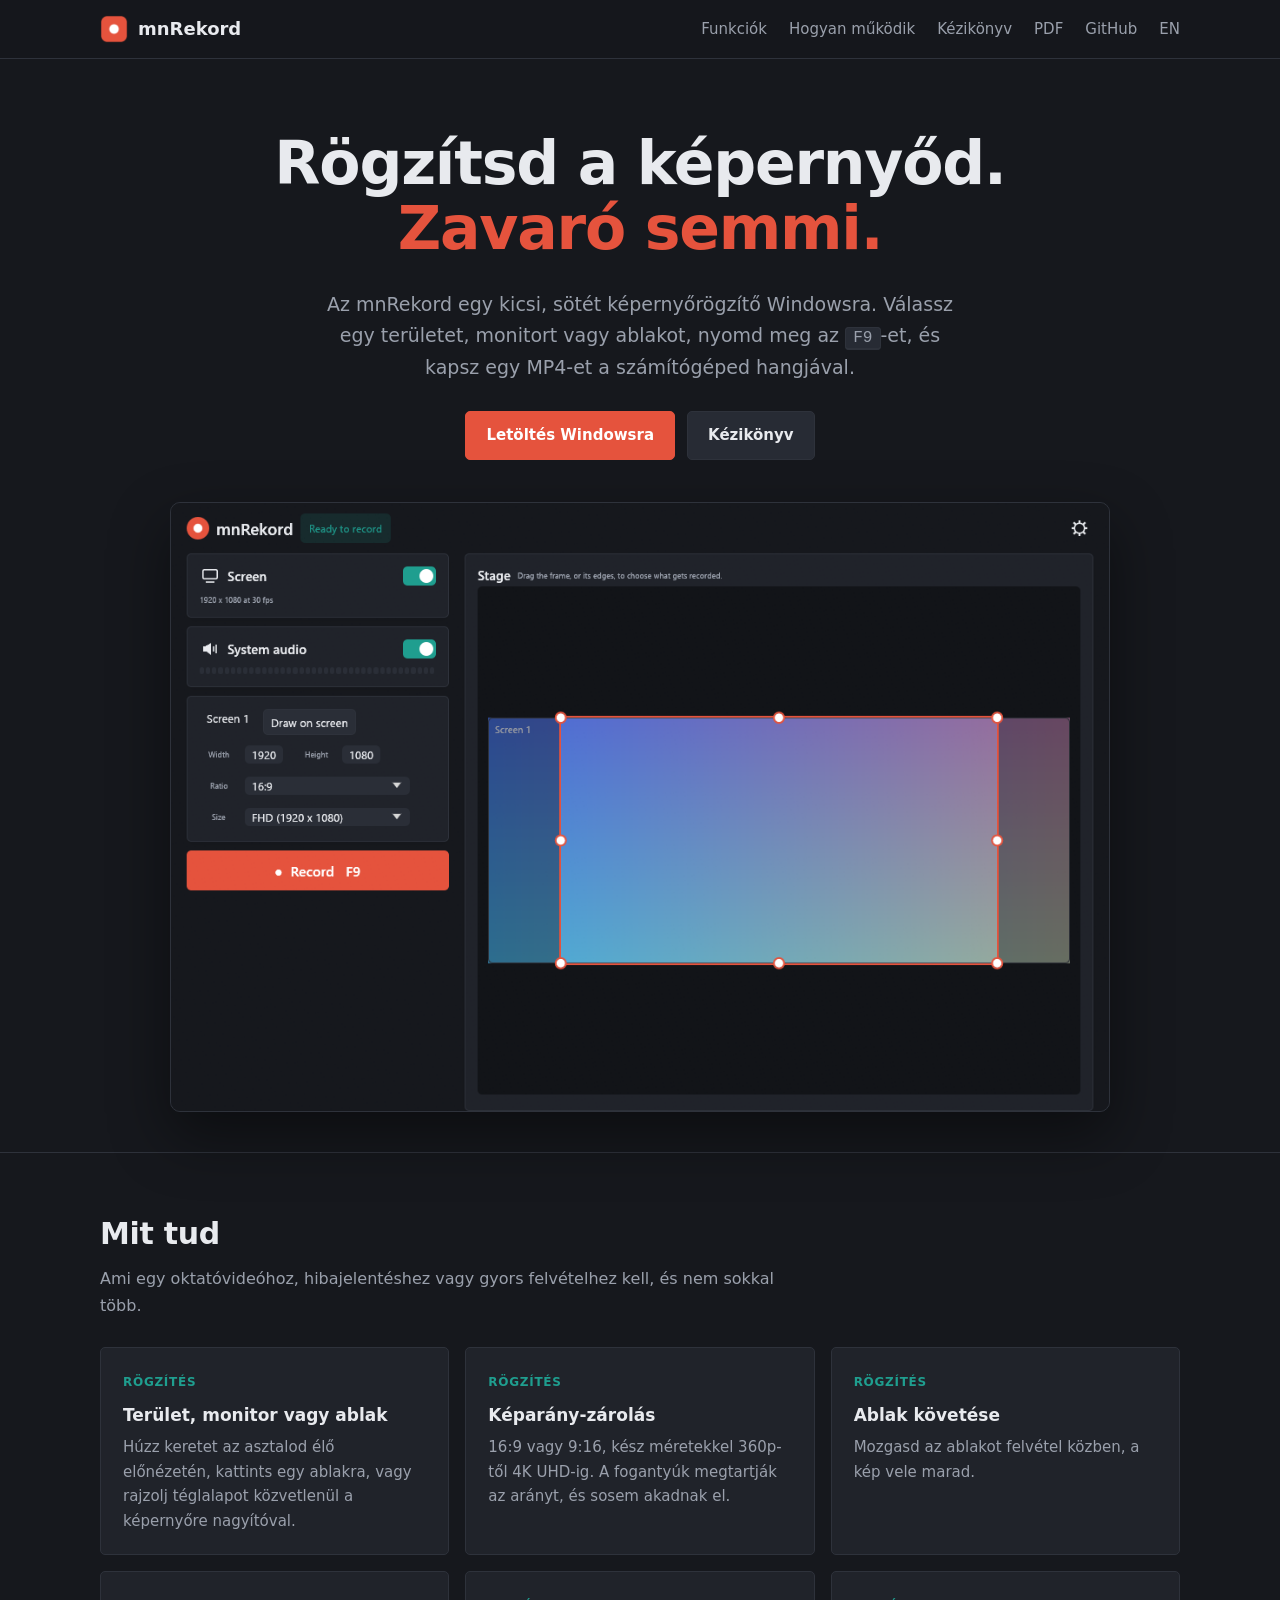
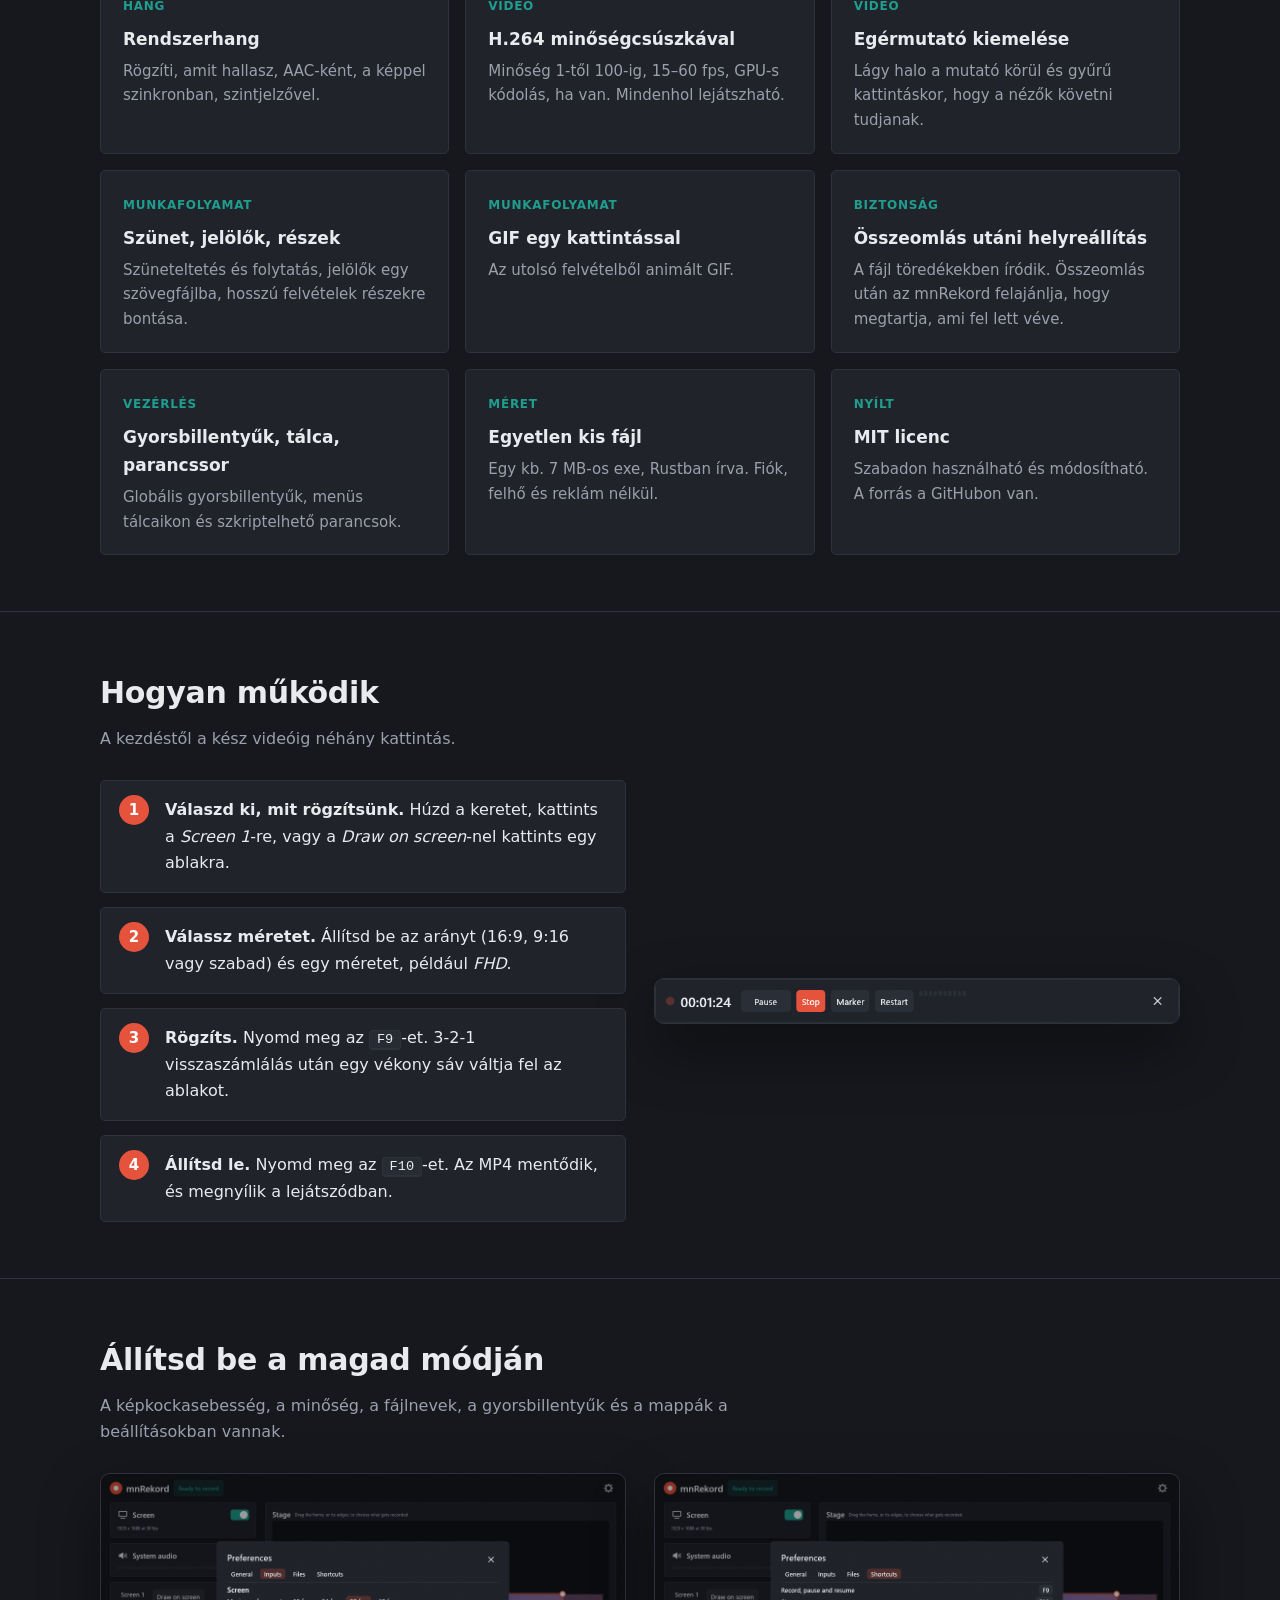
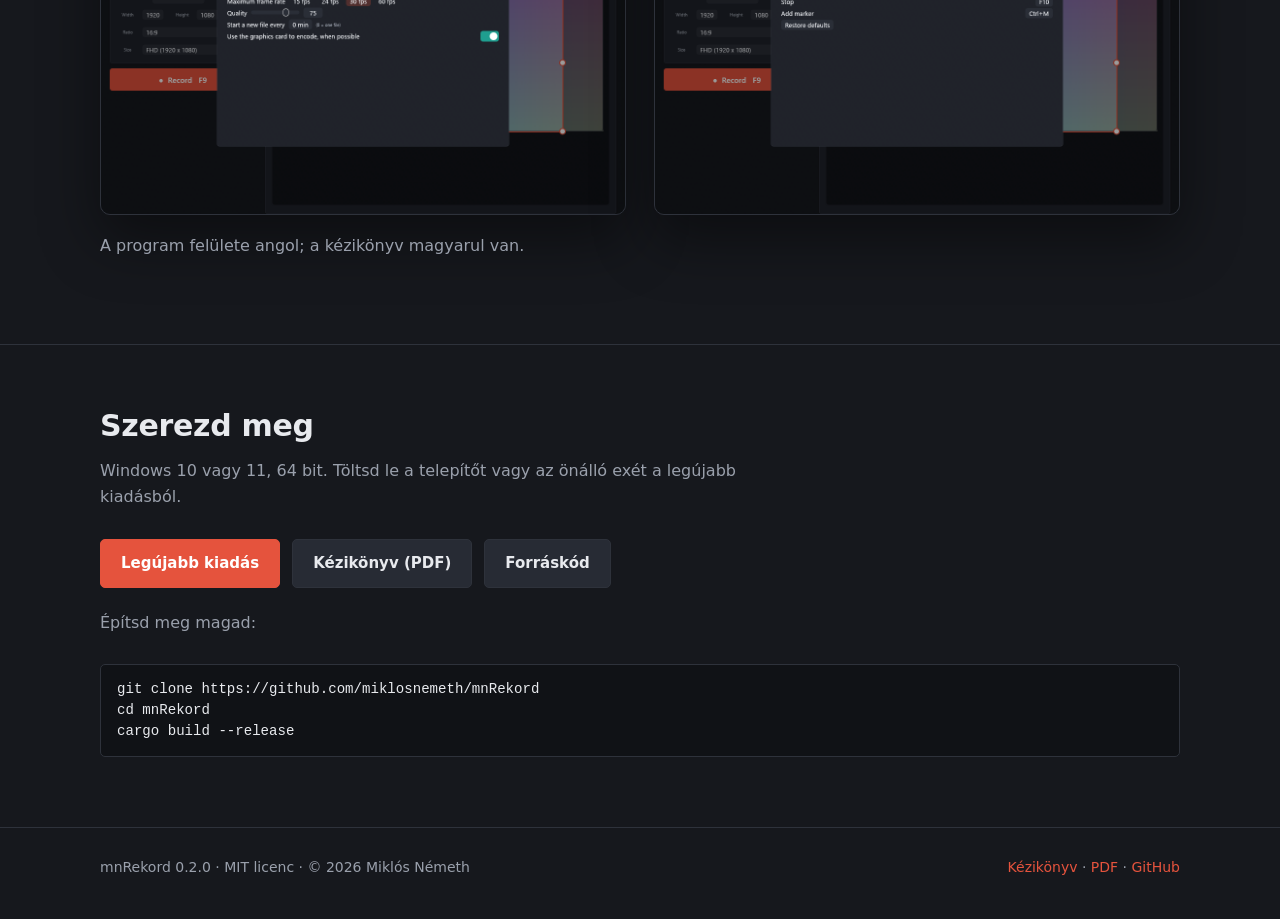
==== docs/hu/index.html @ 310aab6f "Hungarian documentation: website pages and PDF manual, language switch Co-Authored-By: Claude Sonnet" ====
<!doctype html>
<html lang="hu">
<head>
<meta charset="utf-8">
<meta name="viewport" content="width=device-width, initial-scale=1">
<title>mnRekord – egyszerű képernyőrögzítő Windowsra</title>
<meta name="description" content="Az mnRekord egy területet, monitort vagy ablakot rögzít rendszerhanggal, és MP4-et ment. Képarány-zárolás, ablakkövetés, GIF-export. Ingyenes, MIT licenc.">
<link rel="icon" href="../img/icon.png">
<link rel="stylesheet" href="../style.css">
</head>
<body>

<header class="top">
  <div class="wrap">
    <a class="brand" href="index.html"><img src="../img/icon.png" alt="">mnRekord</a>
    <nav>
      <a href="#features">Funkciók</a>
      <a href="#how">Hogyan működik</a>
      <a href="manual.html">Kézikönyv</a>
      <a href="../mnRekord-kezikonyv.pdf">PDF</a>
      <a href="https://github.com/miklosnemeth/mnRekord">GitHub</a>
      <a href="../index.html" title="English">EN</a>
    </nav>
  </div>
</header>

<main>

<section class="hero wrap">
  <h1>Rögzítsd a képernyőd.<br><span>Zavaró semmi.</span></h1>
  <p class="lead">Az mnRekord egy kicsi, sötét képernyőrögzítő Windowsra. Válassz egy területet, monitort vagy ablakot, nyomd meg az <kbd>F9</kbd>-et, és kapsz egy MP4-et a számítógéped hangjával.</p>
  <div class="cta">
    <a class="btn primary" href="https://github.com/miklosnemeth/mnRekord/releases/latest">Letöltés Windowsra</a>
    <a class="btn" href="manual.html">Kézikönyv</a>
  </div>
  <div class="shot"><img src="../img/main.png" alt="Az mnRekord ablaka: forrásokkal balra, a színpaddal és a felvételi kerettel jobbra"></div>
</section>

<section class="block" id="features">
  <div class="wrap">
    <h2>Mit tud</h2>
    <p class="sub">Ami egy oktatóvideóhoz, hibajelentéshez vagy gyors felvételhez kell, és nem sokkal több.</p>
    <div class="grid">
      <div class="card"><span class="tag">Rögzítés</span><h3>Terület, monitor vagy ablak</h3><p>Húzz keretet az asztalod élő előnézetén, kattints egy ablakra, vagy rajzolj téglalapot közvetlenül a képernyőre nagyítóval.</p></div>
      <div class="card"><span class="tag">Rögzítés</span><h3>Képarány-zárolás</h3><p>16:9 vagy 9:16, kész méretekkel 360p-től 4K UHD-ig. A fogantyúk megtartják az arányt, és sosem akadnak el.</p></div>
      <div class="card"><span class="tag">Rögzítés</span><h3>Ablak követése</h3><p>Mozgasd az ablakot felvétel közben, a kép vele marad.</p></div>
      <div class="card"><span class="tag">Hang</span><h3>Rendszerhang</h3><p>Rögzíti, amit hallasz, AAC-ként, a képpel szinkronban, szintjelzővel.</p></div>
      <div class="card"><span class="tag">Videó</span><h3>H.264 minőségcsúszkával</h3><p>Minőség 1-től 100-ig, 15–60 fps, GPU-s kódolás, ha van. Mindenhol lejátszható.</p></div>
      <div class="card"><span class="tag">Videó</span><h3>Egérmutató kiemelése</h3><p>Lágy halo a mutató körül és gyűrű kattintáskor, hogy a nézők követni tudjanak.</p></div>
      <div class="card"><span class="tag">Munkafolyamat</span><h3>Szünet, jelölők, részek</h3><p>Szüneteltetés és folytatás, jelölők egy szövegfájlba, hosszú felvételek részekre bontása.</p></div>
      <div class="card"><span class="tag">Munkafolyamat</span><h3>GIF egy kattintással</h3><p>Az utolsó felvételből animált GIF.</p></div>
      <div class="card"><span class="tag">Biztonság</span><h3>Összeomlás utáni helyreállítás</h3><p>A fájl töredékekben íródik. Összeomlás után az mnRekord felajánlja, hogy megtartja, ami fel lett véve.</p></div>
      <div class="card"><span class="tag">Vezérlés</span><h3>Gyorsbillentyűk, tálca, parancssor</h3><p>Globális gyorsbillentyűk, menüs tálcaikon és szkriptelhető parancsok.</p></div>
      <div class="card"><span class="tag">Méret</span><h3>Egyetlen kis fájl</h3><p>Egy kb. 7 MB-os exe, Rustban írva. Fiók, felhő és reklám nélkül.</p></div>
      <div class="card"><span class="tag">Nyílt</span><h3>MIT licenc</h3><p>Szabadon használható és módosítható. A forrás a GitHubon van.</p></div>
    </div>
  </div>
</section>

<section class="block" id="how">
  <div class="wrap">
    <h2>Hogyan működik</h2>
    <p class="sub">A kezdéstől a kész videóig néhány kattintás.</p>
    <div class="two">
      <ol class="steps">
        <li><b>Válaszd ki, mit rögzítsünk.</b> Húzd a keretet, kattints a <i>Screen 1</i>-re, vagy a <i>Draw on screen</i>-nel kattints egy ablakra.</li>
        <li><b>Válassz méretet.</b> Állítsd be az arányt (16:9, 9:16 vagy szabad) és egy méretet, például <i>FHD</i>.</li>
        <li><b>Rögzíts.</b> Nyomd meg az <kbd>F9</kbd>-et. 3-2-1 visszaszámlálás után egy vékony sáv váltja fel az ablakot.</li>
        <li><b>Állítsd le.</b> Nyomd meg az <kbd>F10</kbd>-et. Az MP4 mentődik, és megnyílik a lejátszódban.</li>
      </ol>
      <div class="shot"><img src="../img/bar.png" alt="A felvételi sáv időmérővel, Pause, Stop, Marker és Restart gombbal"></div>
    </div>
  </div>
</section>

<section class="block">
  <div class="wrap">
    <h2>Állítsd be a magad módján</h2>
    <p class="sub">A képkockasebesség, a minőség, a fájlnevek, a gyorsbillentyűk és a mappák a beállításokban vannak.</p>
    <div class="two">
      <div class="shot"><img src="../img/prefs1.png" alt="Beállítások: képkockasebesség, minőség, részekre bontás, GPU-s kódolás"></div>
      <div class="shot"><img src="../img/prefs3.png" alt="Beállítások: gyorsbillentyűk"></div>
    </div>
    <p class="sub" style="margin-top:18px">A program felülete angol; a kézikönyv magyarul van.</p>
  </div>
</section>

<section class="block" id="download">
  <div class="wrap">
    <h2>Szerezd meg</h2>
    <p class="sub">Windows 10 vagy 11, 64 bit. Töltsd le a telepítőt vagy az önálló exét a legújabb kiadásból.</p>
    <div class="cta" style="display:flex;gap:12px;flex-wrap:wrap">
      <a class="btn primary" href="https://github.com/miklosnemeth/mnRekord/releases/latest">Legújabb kiadás</a>
      <a class="btn" href="../mnRekord-kezikonyv.pdf">Kézikönyv (PDF)</a>
      <a class="btn" href="https://github.com/miklosnemeth/mnRekord">Forráskód</a>
    </div>
    <p class="sub" style="margin-top:22px">Építsd meg magad:</p>
    <pre><code>git clone https://github.com/miklosnemeth/mnRekord
cd mnRekord
cargo build --release</code></pre>
  </div>
</section>

</main>

<footer>
  <div class="wrap">
    <span>mnRekord 0.2.0 · MIT licenc · © 2026 Miklós Németh</span>
    <span><a href="manual.html">Kézikönyv</a> · <a href="../mnRekord-kezikonyv.pdf">PDF</a> · <a href="https://github.com/miklosnemeth/mnRekord">GitHub</a></span>
  </div>
</footer>

</body>
</html>
---- docs/style.css ----
/* mnRekord site and manual. Dark on screen, light on paper. */
:root {
  --bg: #16181d;
  --card: #20232a;
  --card-2: #272b34;
  --line: #2e323b;
  --ink: #e8eaee;
  --muted: #9aa0ac;
  --coral: #e5533d;
  --teal: #1f9e8f;
  --amber: #e9a23b;
  --code-bg: #101216;
  --radius: 5px;
  --font: "Segoe UI", system-ui, -apple-system, "Helvetica Neue", Arial, sans-serif;
  --mono: "Cascadia Mono", Consolas, "SF Mono", Menlo, monospace;
}

* { box-sizing: border-box; }
html { scroll-behavior: smooth; }
body {
  margin: 0;
  background: var(--bg);
  color: var(--ink);
  font: 16px/1.65 var(--font);
  -webkit-font-smoothing: antialiased;
}
a { color: var(--coral); text-decoration: none; }
a:hover { text-decoration: underline; }
img { max-width: 100%; height: auto; display: block; }
code, kbd, pre { font-family: var(--mono); }
code {
  background: var(--code-bg);
  border: 1px solid var(--line);
  border-radius: 4px;
  padding: 1px 6px;
  font-size: 0.88em;
}
kbd {
  background: var(--card-2);
  border: 1px solid var(--line);
  border-bottom-width: 2px;
  border-radius: 4px;
  padding: 1px 7px;
  font-size: 0.85em;
  white-space: nowrap;
}
pre {
  background: var(--code-bg);
  border: 1px solid var(--line);
  border-radius: var(--radius);
  padding: 14px 16px;
  overflow-x: auto;
  font-size: 0.88em;
  line-height: 1.5;
}
pre code { background: none; border: 0; padding: 0; font-size: 1em; }

.wrap { width: min(1080px, calc(100% - 32px)); margin: 0 auto; }

/* ---- top bar ---- */
.top {
  position: sticky; top: 0; z-index: 10;
  background: rgba(22, 24, 29, 0.92);
  backdrop-filter: blur(8px);
  border-bottom: 1px solid var(--line);
}
.top .wrap { display: flex; align-items: center; gap: 24px; height: 58px; }
.brand { display: flex; align-items: center; gap: 10px; font-weight: 600; color: var(--ink); font-size: 18px; }
.brand img { width: 28px; height: 28px; }
.brand:hover { text-decoration: none; }
.top nav { margin-left: auto; display: flex; gap: 22px; font-size: 15px; }
.top nav a { color: var(--muted); }
.top nav a:hover, .top nav a.on { color: var(--ink); text-decoration: none; }

/* ---- buttons ---- */
.btn {
  display: inline-flex; align-items: center; gap: 8px;
  padding: 11px 20px; border-radius: var(--radius);
  background: var(--card-2); color: var(--ink);
  border: 1px solid var(--line);
  font-weight: 600; font-size: 15px;
}
.btn:hover { text-decoration: none; background: #30343f; }
.btn.primary { background: var(--coral); border-color: var(--coral); color: #fff; }
.btn.primary:hover { background: #ee604a; }

/* ---- landing ---- */
.hero { padding: 72px 0 40px; display: grid; grid-template-columns: 1fr; gap: 28px; text-align: center; }
.hero h1 { font-size: clamp(36px, 6vw, 60px); line-height: 1.08; margin: 0; letter-spacing: -0.02em; }
.hero h1 span { color: var(--coral); }
.hero p.lead { max-width: 640px; margin: 0 auto; font-size: 19px; color: var(--muted); }
.hero .cta { display: flex; gap: 12px; justify-content: center; flex-wrap: wrap; }
.shot {
  border: 1px solid var(--line); border-radius: 10px; overflow: hidden;
  box-shadow: 0 24px 60px rgba(0, 0, 0, 0.45);
  background: var(--card);
}
.hero .shot { max-width: 940px; margin: 14px auto 0; }

section.block { padding: 56px 0; border-top: 1px solid var(--line); }
section.block h2 { font-size: 30px; margin: 0 0 8px; letter-spacing: -0.01em; }
section.block > .wrap > p.sub { color: var(--muted); margin: 0 0 28px; max-width: 680px; }

.grid { display: grid; grid-template-columns: repeat(auto-fit, minmax(290px, 1fr)); gap: 16px; }
.card { background: var(--card); border: 1px solid var(--line); border-radius: var(--radius); padding: 20px 22px; }
.card h3 { margin: 0 0 6px; font-size: 17px; }
.card p { margin: 0; color: var(--muted); font-size: 15px; }
.card .tag { display: inline-block; font-size: 12px; text-transform: uppercase; letter-spacing: .06em; color: var(--teal); margin-bottom: 8px; font-weight: 600; }

.two { display: grid; grid-template-columns: 1fr 1fr; gap: 28px; align-items: center; }
.two.flip > :first-child { order: 2; }
@media (max-width: 800px) { .two { grid-template-columns: 1fr; } .two.flip > :first-child { order: 0; } }

.steps { counter-reset: s; list-style: none; padding: 0; margin: 0; display: grid; gap: 14px; }
.steps li { counter-increment: s; background: var(--card); border: 1px solid var(--line); border-radius: var(--radius); padding: 16px 20px 16px 64px; position: relative; }
.steps li::before {
  content: counter(s); position: absolute; left: 18px; top: 14px;
  width: 30px; height: 30px; border-radius: 50%;
  background: var(--coral); color: #fff; font-weight: 700;
  display: grid; place-items: center; font-size: 15px;
}
.steps b { color: var(--ink); }

footer { border-top: 1px solid var(--line); padding: 28px 0 40px; color: var(--muted); font-size: 14px; }
footer .wrap { display: flex; gap: 18px; flex-wrap: wrap; justify-content: space-between; }

/* ---- manual ---- */
.doc { display: grid; grid-template-columns: 250px minmax(0, 1fr); gap: 48px; padding: 40px 0 80px; }
@media (max-width: 900px) { .doc { grid-template-columns: minmax(0, 1fr); gap: 20px; } }
.manual { min-width: 0; }
.toc { position: sticky; top: 82px; align-self: start; font-size: 14px; max-height: calc(100vh - 100px); overflow: auto; }
.toc ol { list-style: none; padding: 0; margin: 0; counter-reset: t; }
.toc li { counter-increment: t; }
.toc a { display: block; padding: 5px 10px; color: var(--muted); border-left: 2px solid var(--line); }
.toc a::before { content: counter(t) ". "; color: var(--muted); opacity: .7; }
.toc a:hover { color: var(--ink); text-decoration: none; border-left-color: var(--coral); }
@media (max-width: 900px) { .toc { position: static; max-height: none; } }

.manual h1 { font-size: 38px; margin: 0 0 6px; letter-spacing: -0.02em; }
.manual .byline { color: var(--muted); margin: 0 0 30px; }
.manual h2 { font-size: 26px; margin: 52px 0 12px; padding-top: 10px; border-top: 1px solid var(--line); counter-increment: h2; }
.manual { counter-reset: h2; }
.manual h2::before { content: counter(h2) ". "; color: var(--coral); }
.manual h3 { font-size: 18px; margin: 28px 0 6px; }
.manual p, .manual li { max-width: 74ch; }
.manual ul, .manual ol { padding-left: 22px; }
.manual li { margin: 4px 0; }
.manual figure { margin: 20px 0; }
.manual figure .shot { box-shadow: none; }
.manual figcaption { font-size: 14px; color: var(--muted); margin-top: 8px; }
table { border-collapse: collapse; width: 100%; margin: 14px 0 22px; font-size: 15px; }
th, td { text-align: left; padding: 9px 12px; border-bottom: 1px solid var(--line); vertical-align: top; }
th { color: var(--muted); font-weight: 600; font-size: 13px; text-transform: uppercase; letter-spacing: .05em; background: var(--card); }
.note, .warn {
  border: 1px solid var(--line); border-left: 4px solid var(--teal);
  background: var(--card); border-radius: var(--radius);
  padding: 12px 16px; margin: 18px 0; max-width: 74ch;
}
.warn { border-left-color: var(--amber); }
.note b:first-child, .warn b:first-child { display: block; margin-bottom: 2px; }
.cover { display: none; }

/* ---- paper ---- */
@page { size: A4; margin: 20mm 18mm 22mm; @bottom-center { content: counter(page); font: 9pt var(--font); color: #777; } }
@page :first { margin: 0; @bottom-center { content: none; } }
@media print {
  :root { --bg: #fff; --card: #f4f5f7; --card-2: #eceef2; --line: #d8dbe1; --ink: #1c1f26; --muted: #5a606c; --code-bg: #f4f5f7; --coral: #c93d28; --teal: #14776c; --amber: #b5780f; }
  body { font-size: 10.5pt; line-height: 1.55; background: #fff; color: var(--ink); }
  .top, footer, .toc, .no-print { display: none !important; }
  .wrap { width: auto; }
  .doc { display: block; padding: 0; }
  .manual h1 { font-size: 24pt; }
  .manual h2 { font-size: 16pt; break-before: auto; break-after: avoid; margin-top: 26pt; }
  .manual h3 { break-after: avoid; }
  .manual figure, table, pre, .note, .warn { break-inside: avoid; }
  .shot { box-shadow: none; border-color: #c9ccd3; }
  a { color: inherit; }
  .manual a[href^="http"]::after { content: ""; }
  .cover {
    display: flex; flex-direction: column; justify-content: center; align-items: center; text-align: center;
    height: 297mm; padding: 0 30mm; break-after: page;
    background: #16181d; color: #e8eaee;
    -webkit-print-color-adjust: exact; print-color-adjust: exact;
  }
  .cover img.icon { width: 38mm; height: 38mm; margin-bottom: 14mm; }
  .cover h1 { font-size: 44pt; margin: 0; letter-spacing: -0.02em; color: #e8eaee; }
  .cover h1 span { color: #e5533d; }
  .cover p { font-size: 15pt; color: #9aa0ac; margin: 6mm 0 0; }
  .cover .meta { margin-top: 40mm; font-size: 11pt; }
  .cover img.shot { width: 150mm; margin-top: 18mm; border: 1px solid #2e323b; }
  .manual { counter-reset: h2; }
  .contents { break-after: page; }
  th { background: #eceef2; }
  .shot { background: #fff; }
}

/* ---- small screens ---- */
@media (max-width: 640px) {
  .top .wrap { height: auto; flex-wrap: wrap; gap: 6px 16px; padding: 10px 0; }
  .top nav { margin-left: 0; gap: 6px 16px; flex-wrap: wrap; font-size: 14px; }
  .hero { padding-top: 36px; }
  .hero p.lead { font-size: 17px; }
  section.block { padding: 40px 0; }
  .steps li { padding-left: 58px; }
  footer .wrap { flex-direction: column; }
  table { display: block; overflow-x: auto; }
}
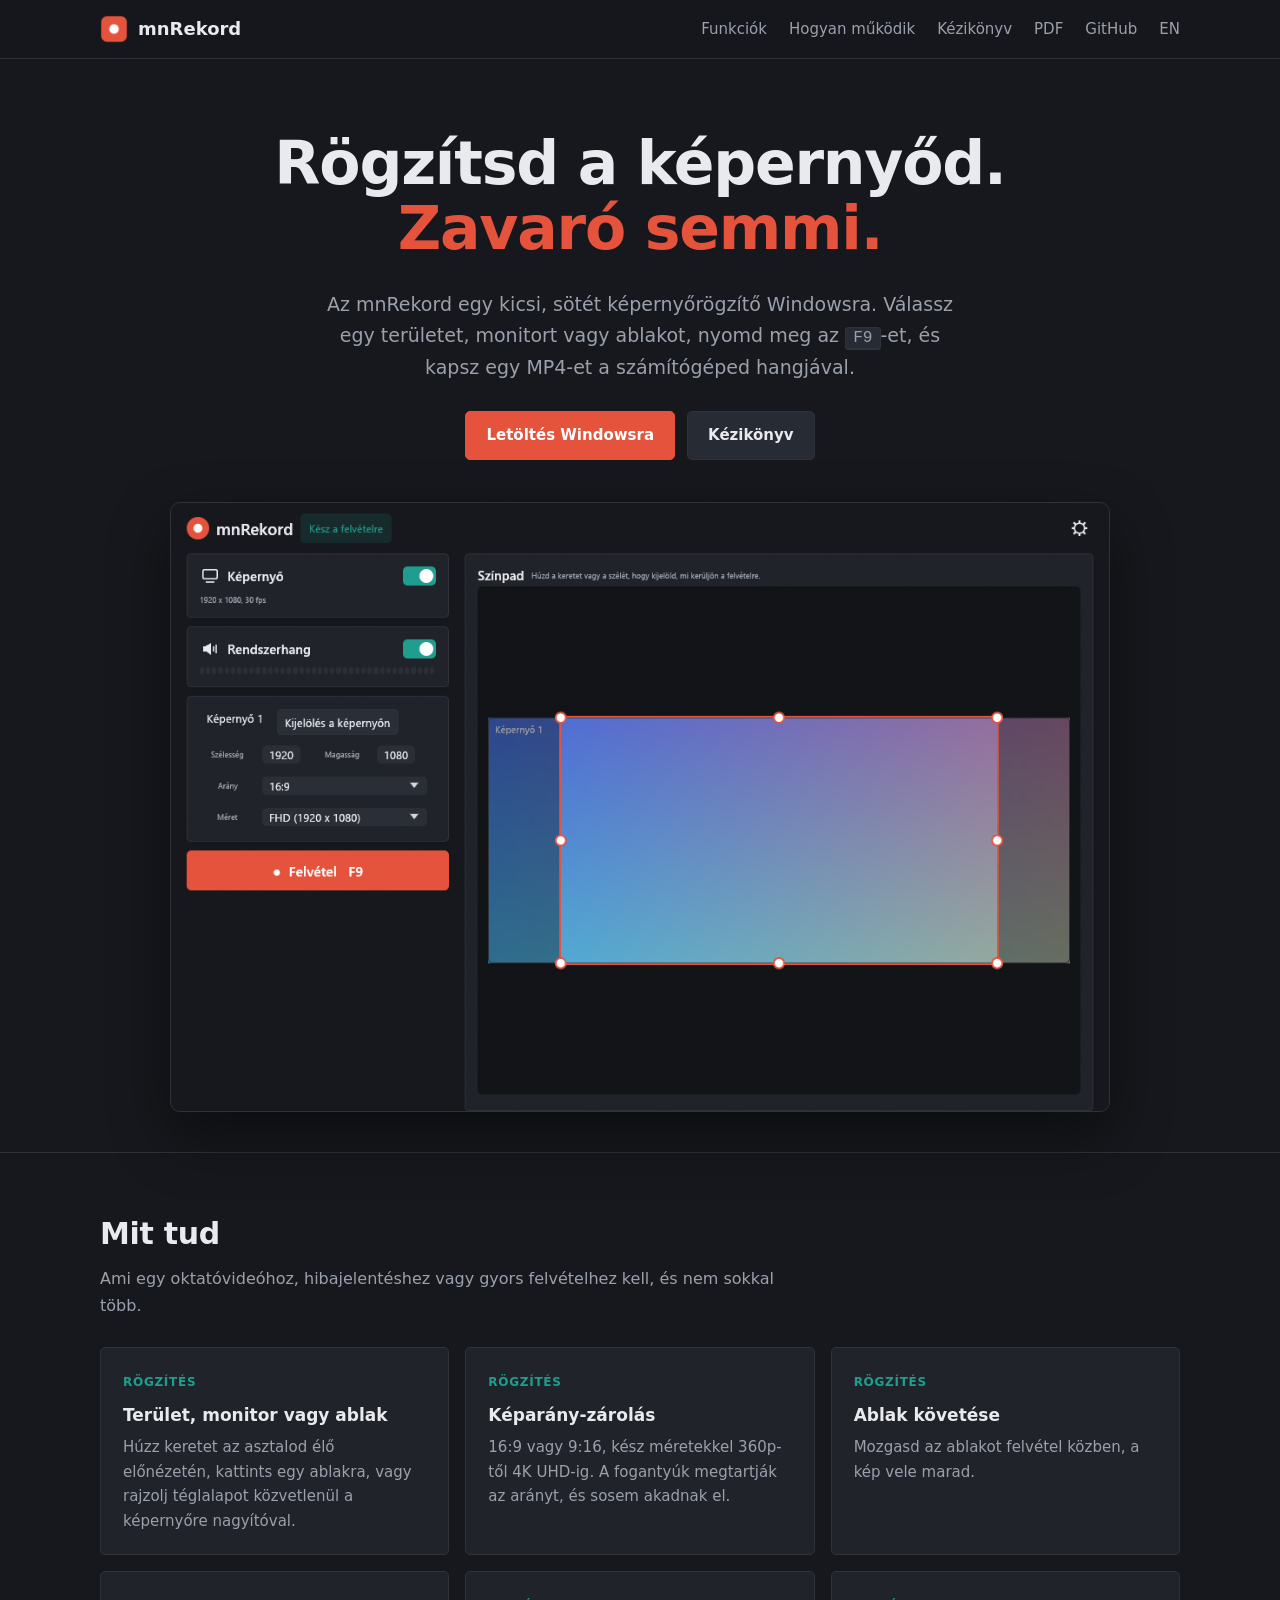
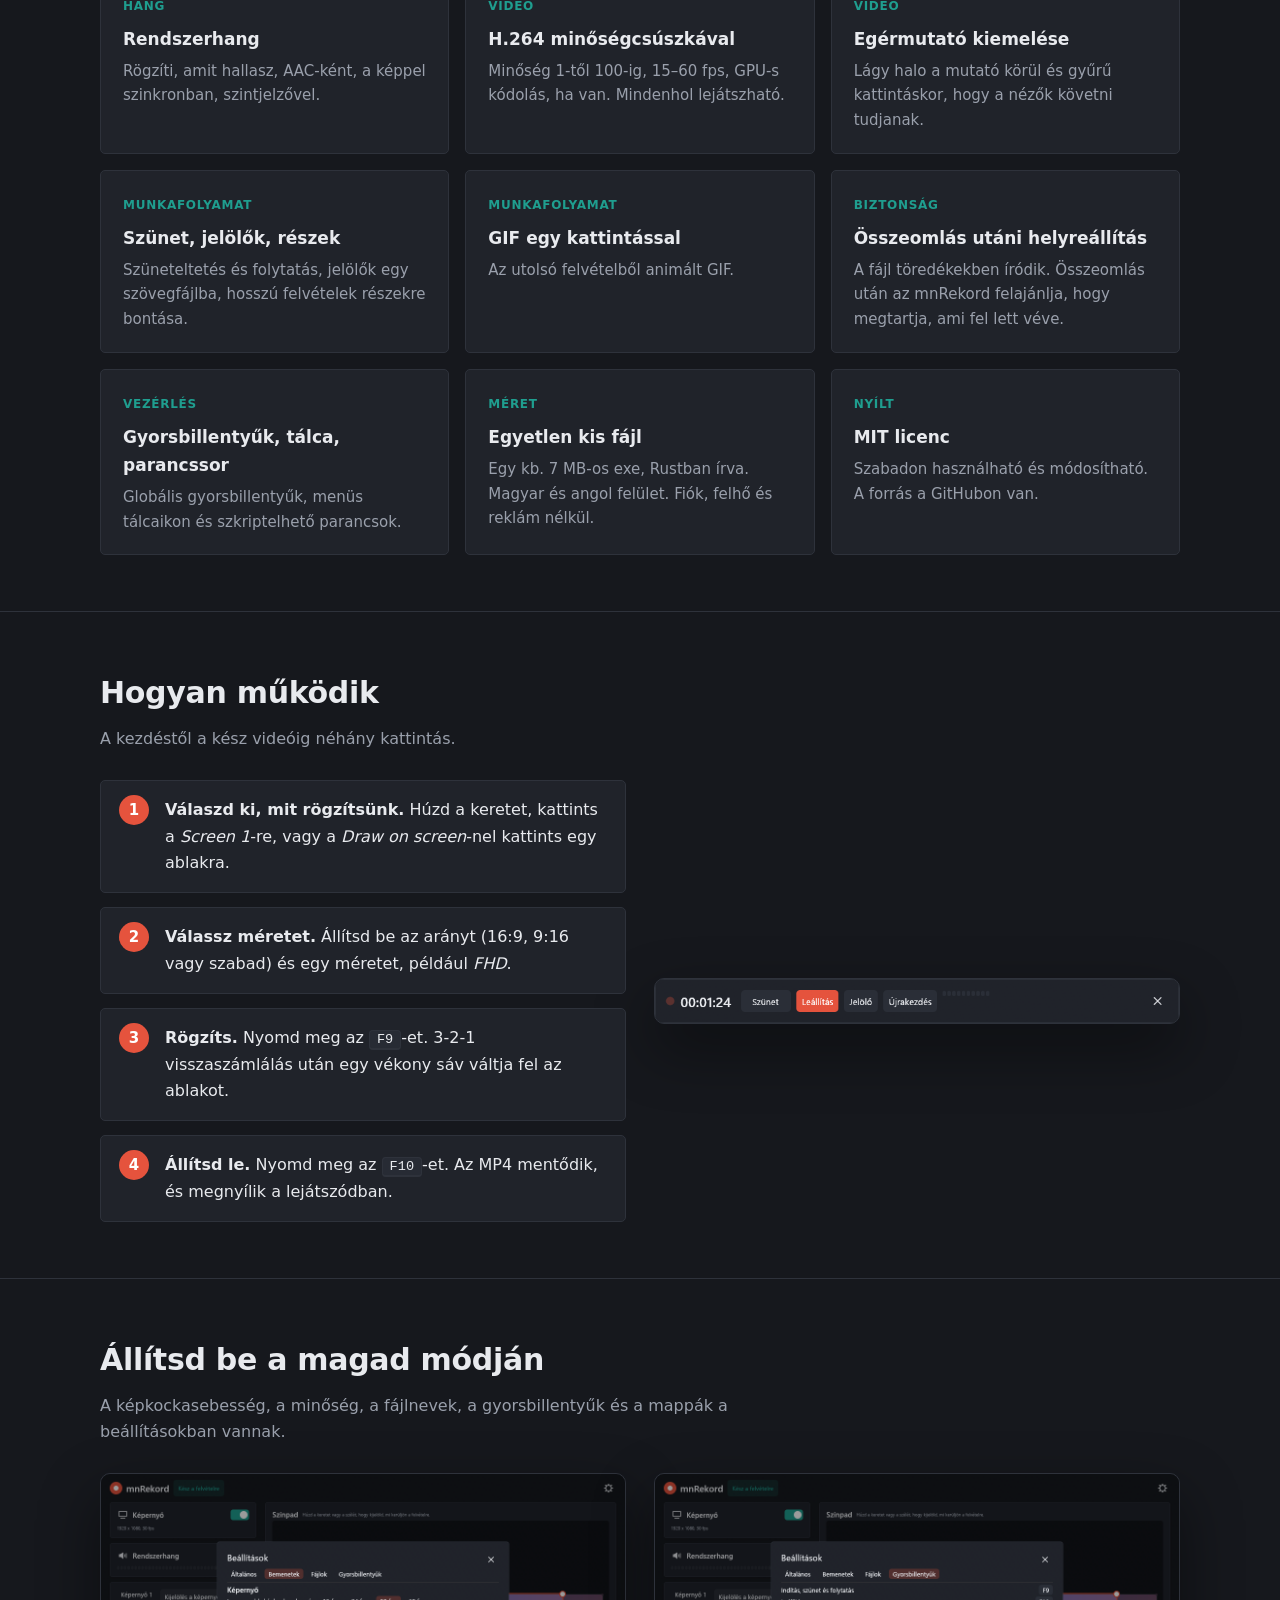
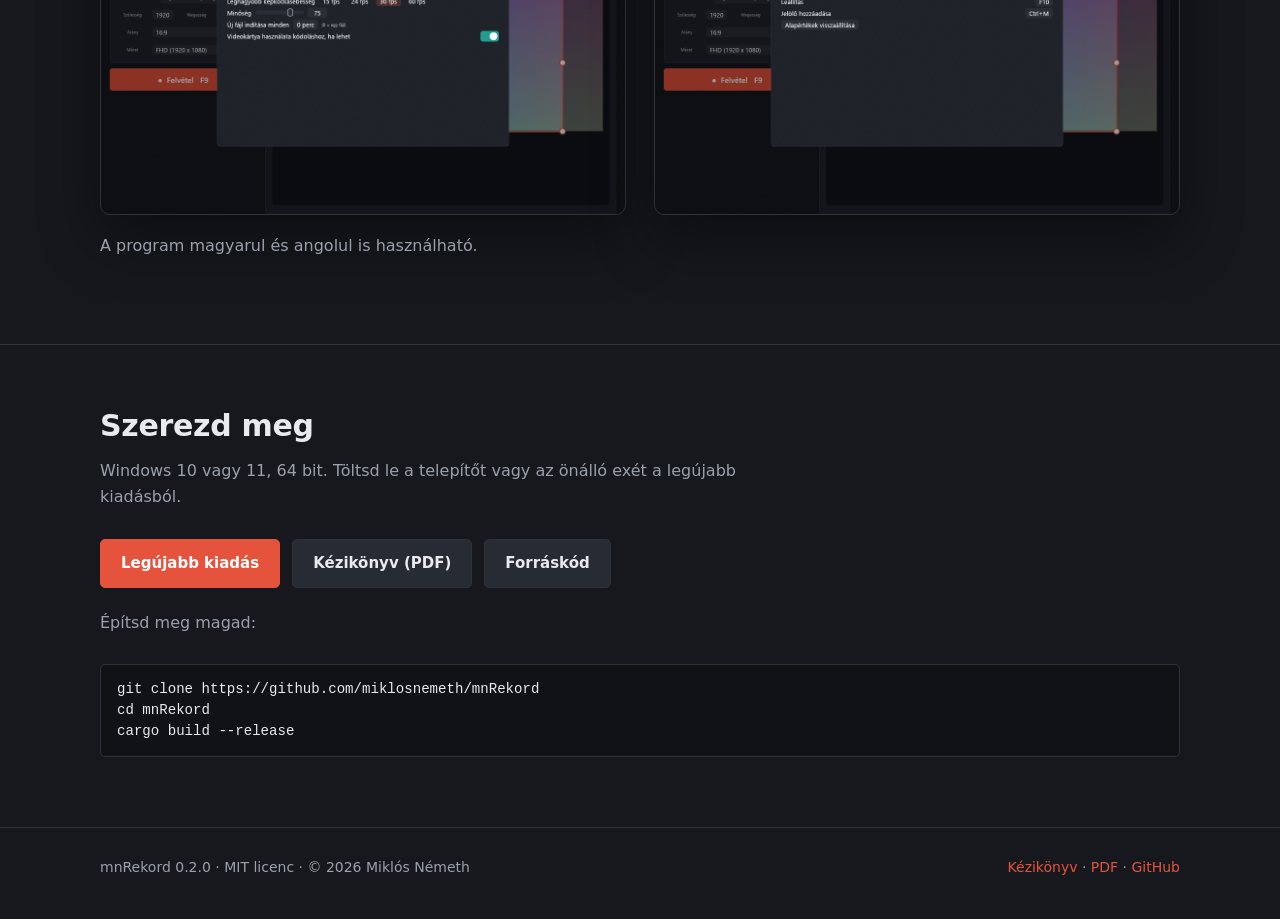
==== commit 5f396f96: "Hungarian interface: language setting (Auto, English, Magyar) - i18n module: English source texts, a" ====
--- a/docs/hu/index.html
+++ b/docs/hu/index.html
@@ -33,7 +33,7 @@
     <a class="btn primary" href="https://github.com/miklosnemeth/mnRekord/releases/latest">Letöltés Windowsra</a>
     <a class="btn" href="manual.html">Kézikönyv</a>
   </div>
-  <div class="shot"><img src="../img/main.png" alt="Az mnRekord ablaka: forrásokkal balra, a színpaddal és a felvételi kerettel jobbra"></div>
+  <div class="shot"><img src="../img/hu/main.png" alt="Az mnRekord ablaka: forrásokkal balra, a színpaddal és a felvételi kerettel jobbra"></div>
 </section>
 
 <section class="block" id="features">
@@ -51,7 +51,7 @@
       <div class="card"><span class="tag">Munkafolyamat</span><h3>GIF egy kattintással</h3><p>Az utolsó felvételből animált GIF.</p></div>
       <div class="card"><span class="tag">Biztonság</span><h3>Összeomlás utáni helyreállítás</h3><p>A fájl töredékekben íródik. Összeomlás után az mnRekord felajánlja, hogy megtartja, ami fel lett véve.</p></div>
       <div class="card"><span class="tag">Vezérlés</span><h3>Gyorsbillentyűk, tálca, parancssor</h3><p>Globális gyorsbillentyűk, menüs tálcaikon és szkriptelhető parancsok.</p></div>
-      <div class="card"><span class="tag">Méret</span><h3>Egyetlen kis fájl</h3><p>Egy kb. 7 MB-os exe, Rustban írva. Fiók, felhő és reklám nélkül.</p></div>
+      <div class="card"><span class="tag">Méret</span><h3>Egyetlen kis fájl</h3><p>Egy kb. 7 MB-os exe, Rustban írva. Magyar és angol felület. Fiók, felhő és reklám nélkül.</p></div>
       <div class="card"><span class="tag">Nyílt</span><h3>MIT licenc</h3><p>Szabadon használható és módosítható. A forrás a GitHubon van.</p></div>
     </div>
   </div>
@@ -68,7 +68,7 @@
         <li><b>Rögzíts.</b> Nyomd meg az <kbd>F9</kbd>-et. 3-2-1 visszaszámlálás után egy vékony sáv váltja fel az ablakot.</li>
         <li><b>Állítsd le.</b> Nyomd meg az <kbd>F10</kbd>-et. Az MP4 mentődik, és megnyílik a lejátszódban.</li>
       </ol>
-      <div class="shot"><img src="../img/bar.png" alt="A felvételi sáv időmérővel, Pause, Stop, Marker és Restart gombbal"></div>
+      <div class="shot"><img src="../img/hu/bar.png" alt="A felvételi sáv időmérővel, Pause, Stop, Marker és Restart gombbal"></div>
     </div>
   </div>
 </section>
@@ -78,10 +78,10 @@
     <h2>Állítsd be a magad módján</h2>
     <p class="sub">A képkockasebesség, a minőség, a fájlnevek, a gyorsbillentyűk és a mappák a beállításokban vannak.</p>
     <div class="two">
-      <div class="shot"><img src="../img/prefs1.png" alt="Beállítások: képkockasebesség, minőség, részekre bontás, GPU-s kódolás"></div>
-      <div class="shot"><img src="../img/prefs3.png" alt="Beállítások: gyorsbillentyűk"></div>
+      <div class="shot"><img src="../img/hu/prefs1.png" alt="Beállítások: képkockasebesség, minőség, részekre bontás, GPU-s kódolás"></div>
+      <div class="shot"><img src="../img/hu/prefs3.png" alt="Beállítások: gyorsbillentyűk"></div>
     </div>
-    <p class="sub" style="margin-top:18px">A program felülete angol; a kézikönyv magyarul van.</p>
+    <p class="sub" style="margin-top:18px">A program magyarul és angolul is használható.</p>
   </div>
 </section>
 
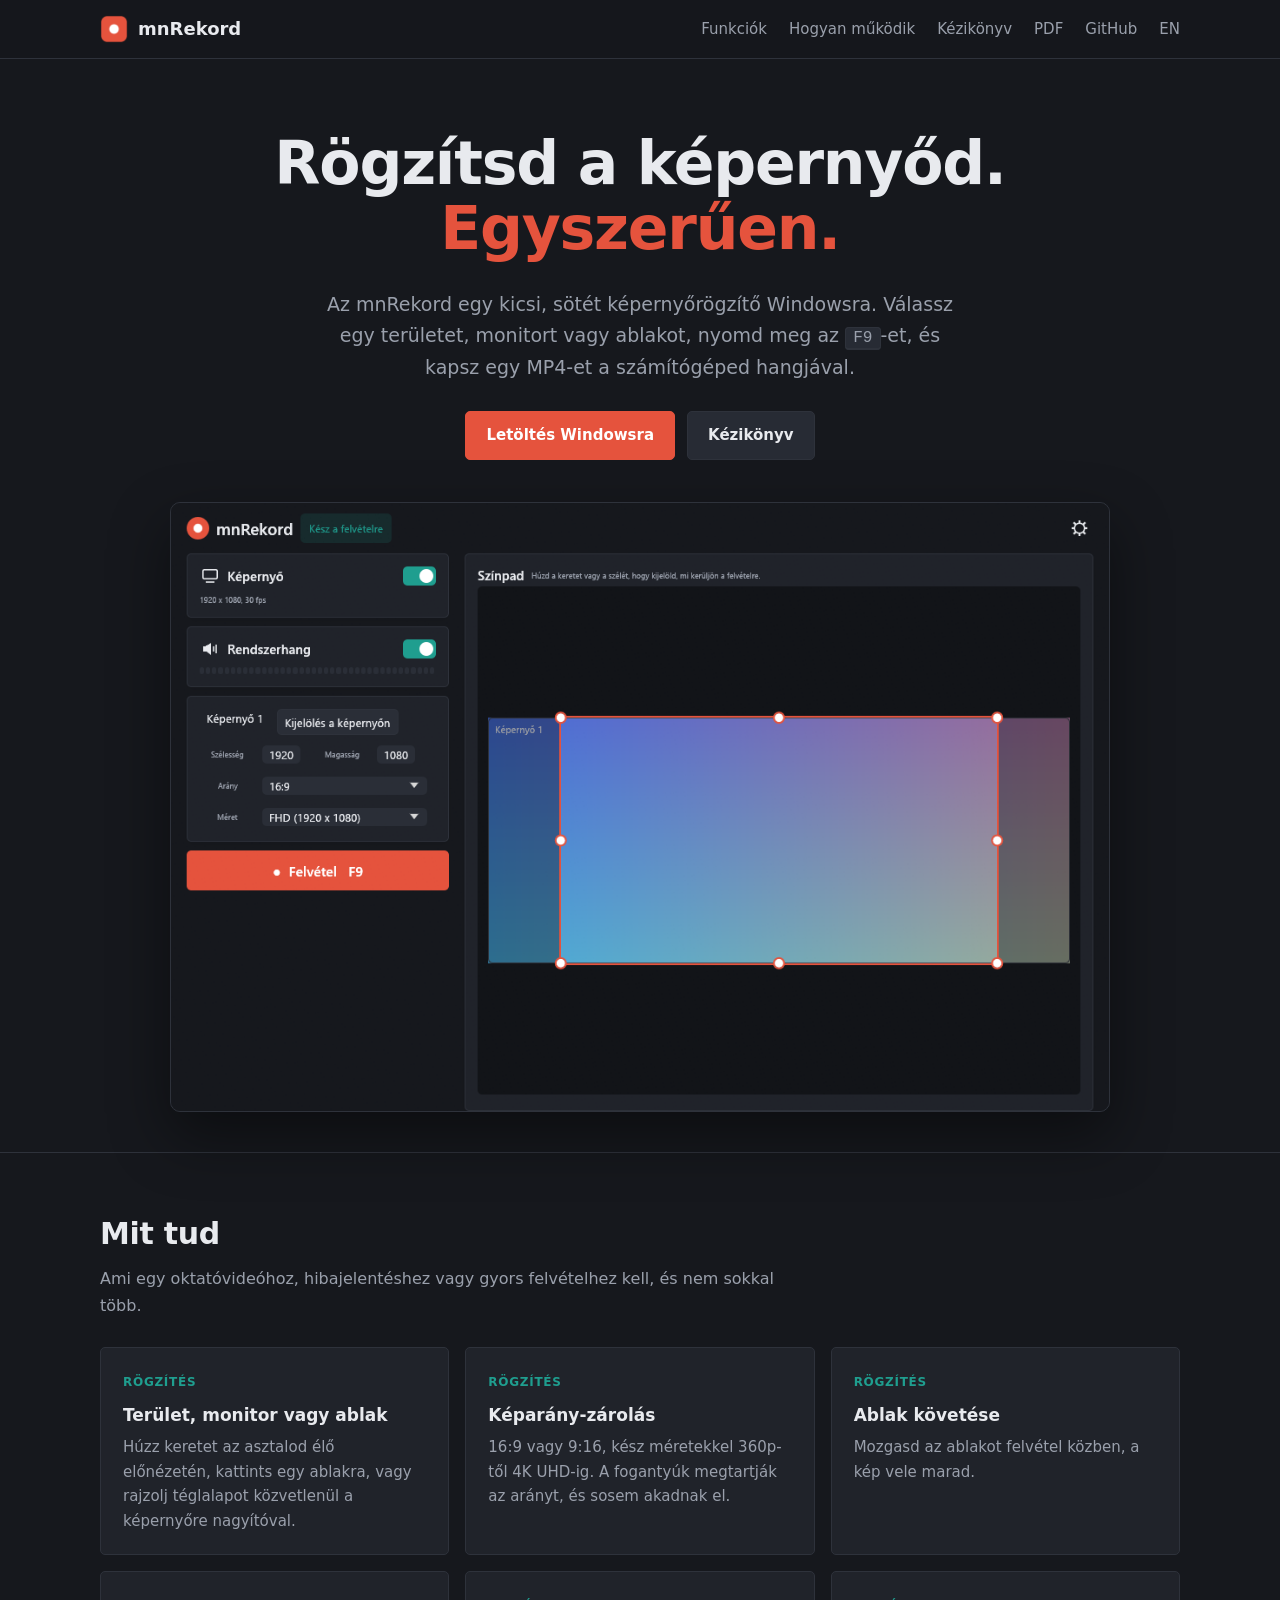
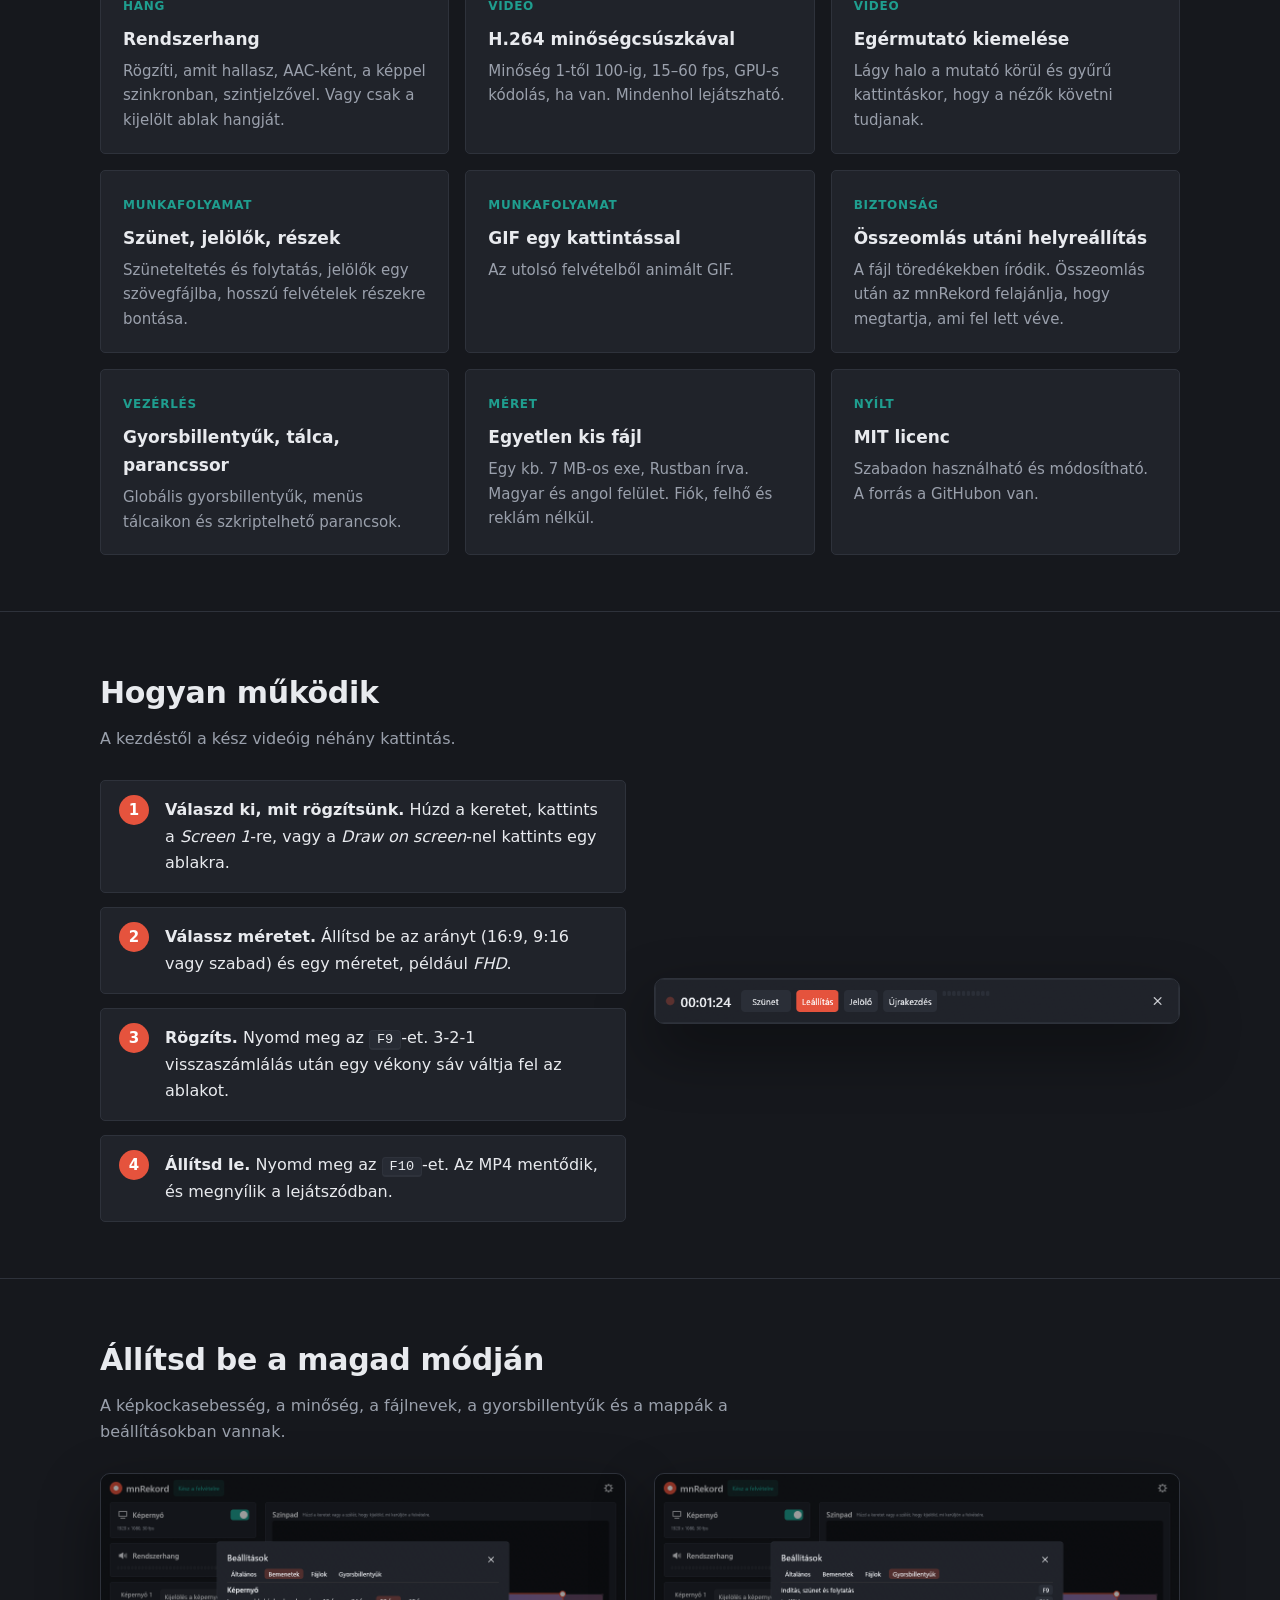
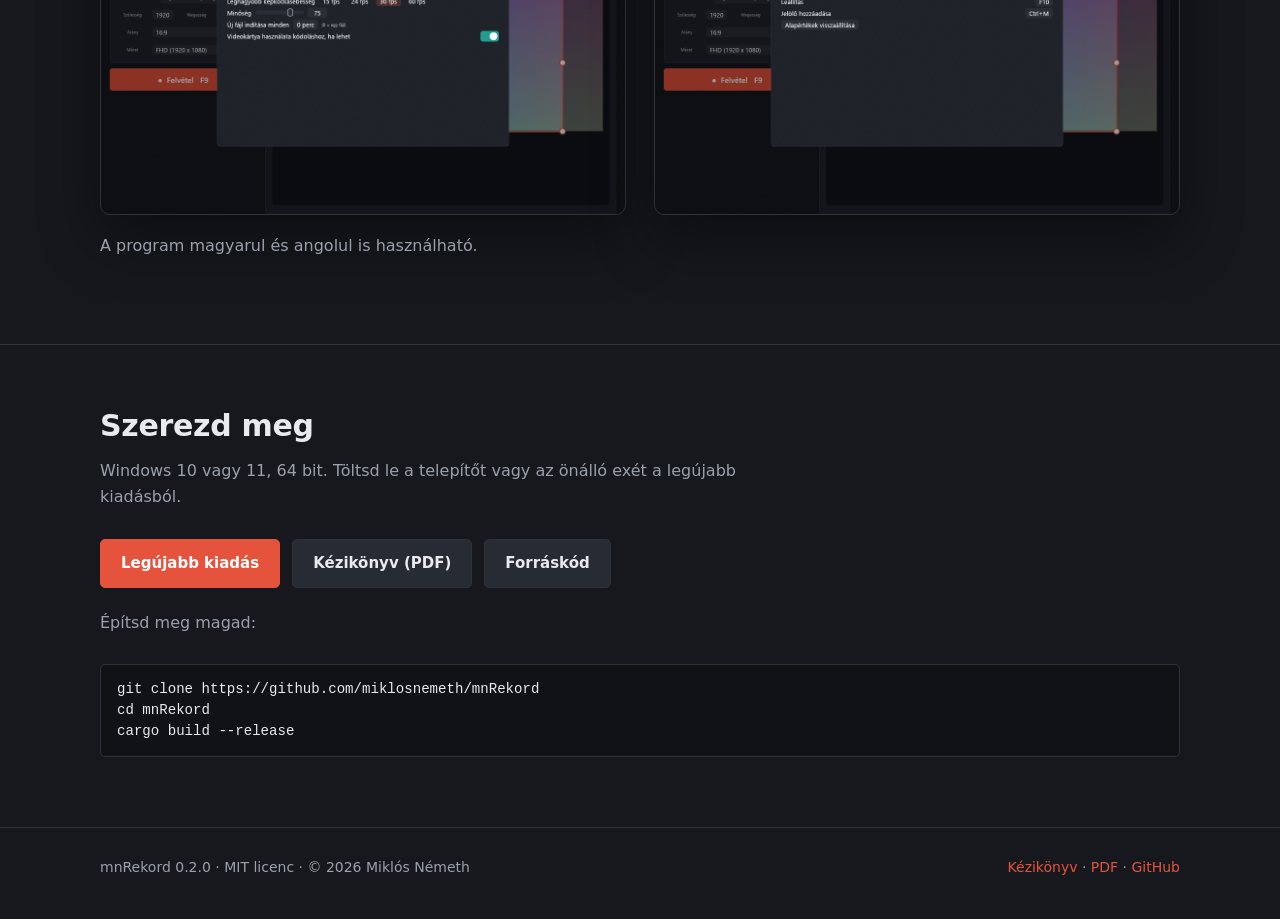
==== commit bf3b65ea: "Record only the sound of the picked window; fix Hungarian headline Per-process loopback capture (Win" ====
--- a/docs/hu/index.html
+++ b/docs/hu/index.html
@@ -27,7 +27,7 @@
 <main>
 
 <section class="hero wrap">
-  <h1>Rögzítsd a képernyőd.<br><span>Zavaró semmi.</span></h1>
+  <h1>Rögzítsd a képernyőd.<br><span>Egyszerűen.</span></h1>
   <p class="lead">Az mnRekord egy kicsi, sötét képernyőrögzítő Windowsra. Válassz egy területet, monitort vagy ablakot, nyomd meg az <kbd>F9</kbd>-et, és kapsz egy MP4-et a számítógéped hangjával.</p>
   <div class="cta">
     <a class="btn primary" href="https://github.com/miklosnemeth/mnRekord/releases/latest">Letöltés Windowsra</a>
@@ -44,7 +44,7 @@
       <div class="card"><span class="tag">Rögzítés</span><h3>Terület, monitor vagy ablak</h3><p>Húzz keretet az asztalod élő előnézetén, kattints egy ablakra, vagy rajzolj téglalapot közvetlenül a képernyőre nagyítóval.</p></div>
       <div class="card"><span class="tag">Rögzítés</span><h3>Képarány-zárolás</h3><p>16:9 vagy 9:16, kész méretekkel 360p-től 4K UHD-ig. A fogantyúk megtartják az arányt, és sosem akadnak el.</p></div>
       <div class="card"><span class="tag">Rögzítés</span><h3>Ablak követése</h3><p>Mozgasd az ablakot felvétel közben, a kép vele marad.</p></div>
-      <div class="card"><span class="tag">Hang</span><h3>Rendszerhang</h3><p>Rögzíti, amit hallasz, AAC-ként, a képpel szinkronban, szintjelzővel.</p></div>
+      <div class="card"><span class="tag">Hang</span><h3>Rendszerhang</h3><p>Rögzíti, amit hallasz, AAC-ként, a képpel szinkronban, szintjelzővel. Vagy csak a kijelölt ablak hangját.</p></div>
       <div class="card"><span class="tag">Videó</span><h3>H.264 minőségcsúszkával</h3><p>Minőség 1-től 100-ig, 15–60 fps, GPU-s kódolás, ha van. Mindenhol lejátszható.</p></div>
       <div class="card"><span class="tag">Videó</span><h3>Egérmutató kiemelése</h3><p>Lágy halo a mutató körül és gyűrű kattintáskor, hogy a nézők követni tudjanak.</p></div>
       <div class="card"><span class="tag">Munkafolyamat</span><h3>Szünet, jelölők, részek</h3><p>Szüneteltetés és folytatás, jelölők egy szövegfájlba, hosszú felvételek részekre bontása.</p></div>
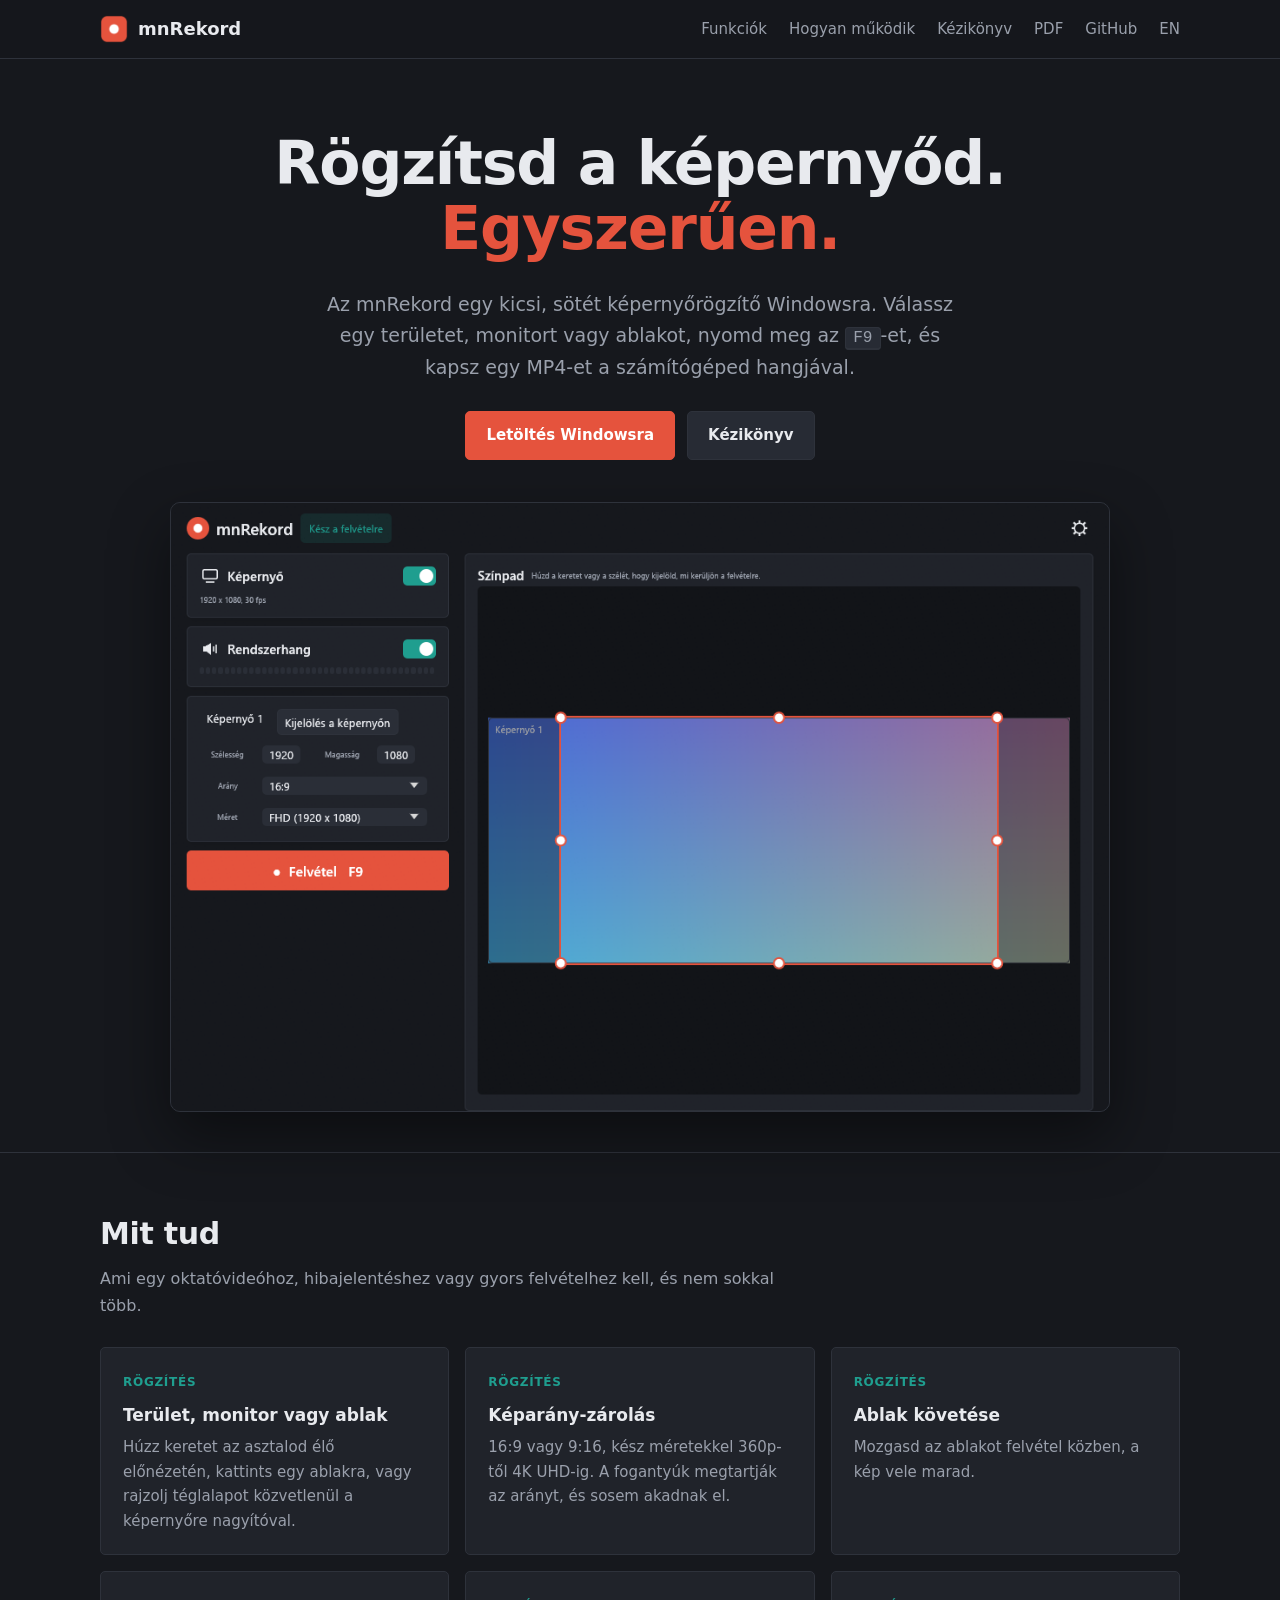
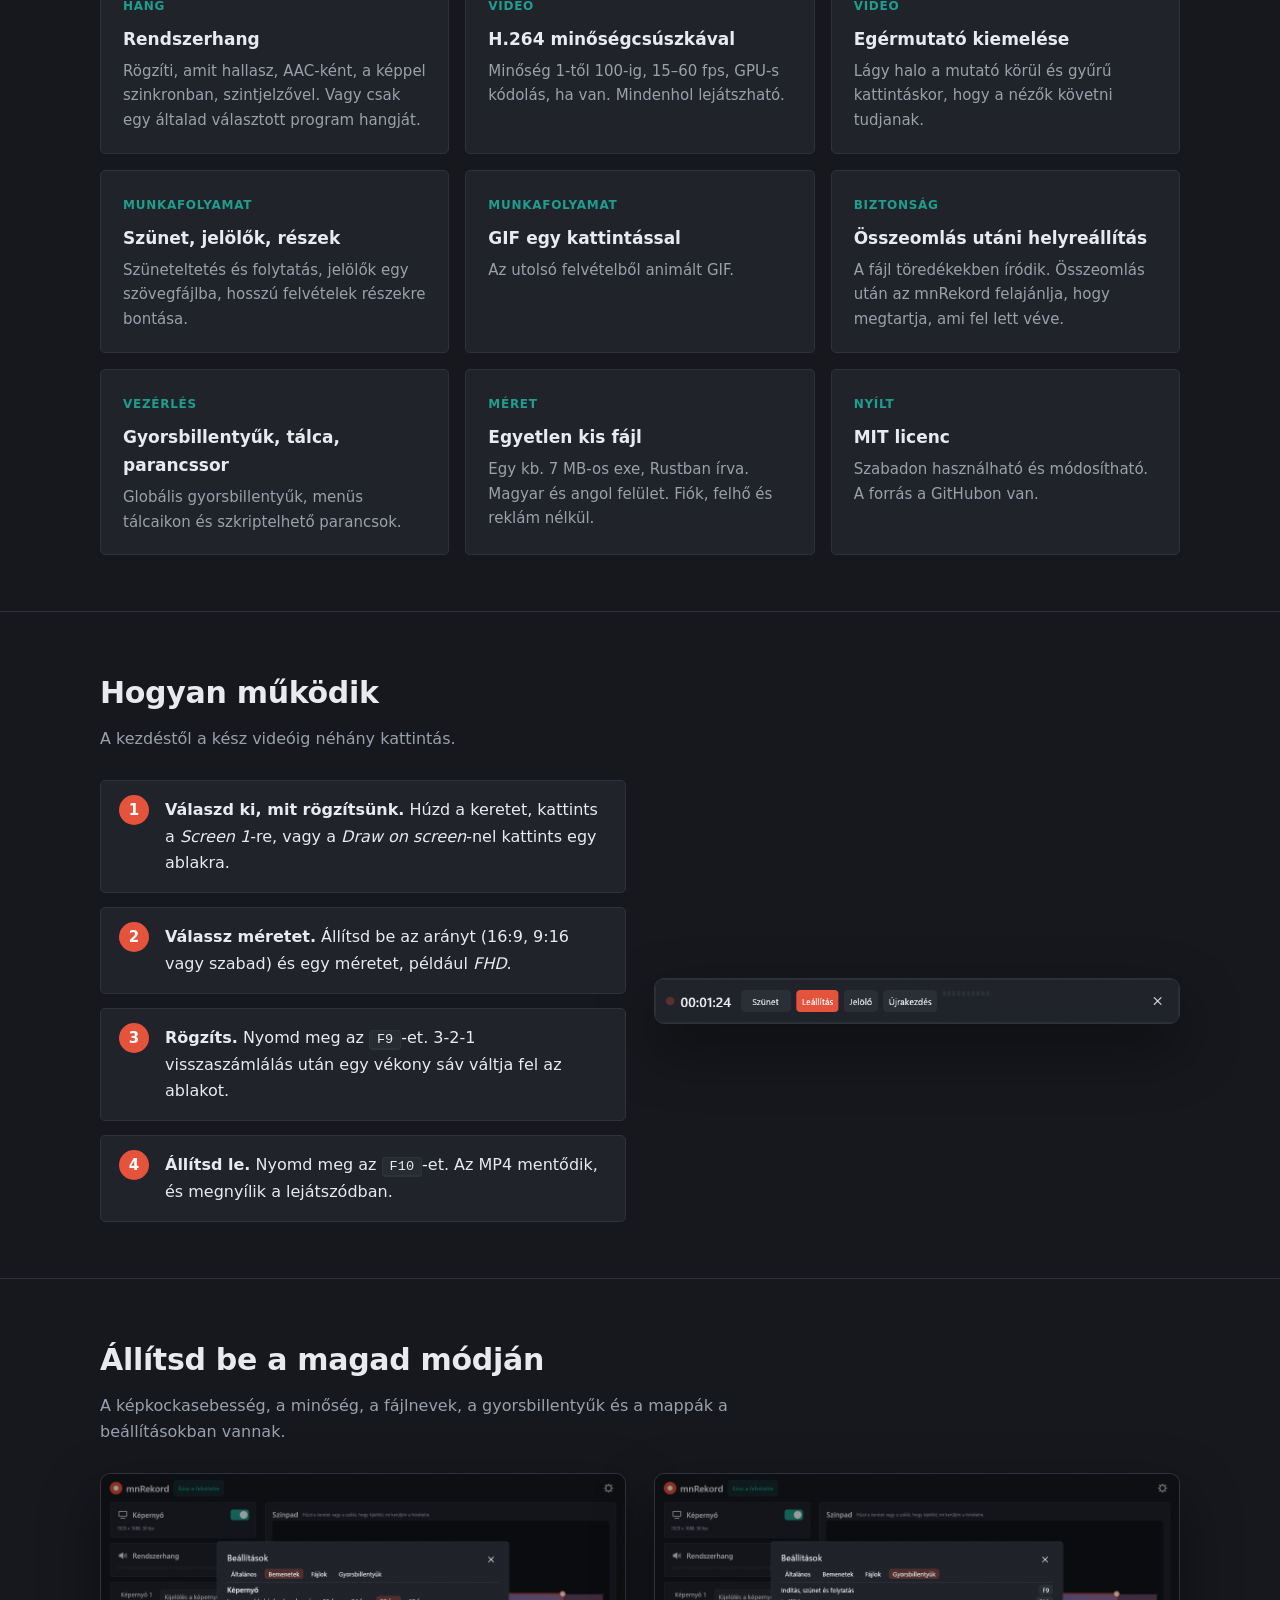
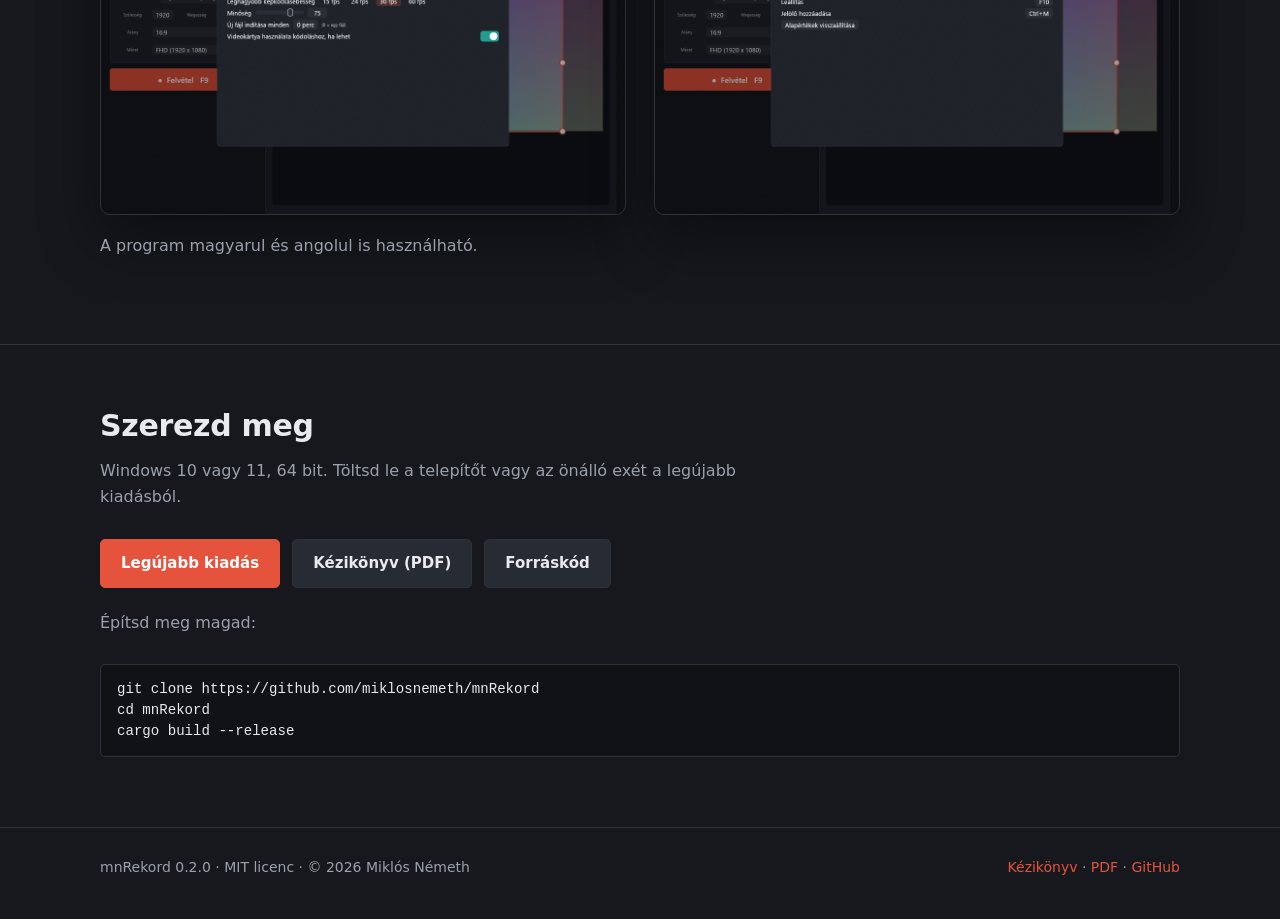
==== commit 9ef4d91d: "Choose the program whose sound is recorded, independent of the picked window Replaces the "Only this" ====
--- a/docs/hu/index.html
+++ b/docs/hu/index.html
@@ -44,7 +44,7 @@
       <div class="card"><span class="tag">Rögzítés</span><h3>Terület, monitor vagy ablak</h3><p>Húzz keretet az asztalod élő előnézetén, kattints egy ablakra, vagy rajzolj téglalapot közvetlenül a képernyőre nagyítóval.</p></div>
       <div class="card"><span class="tag">Rögzítés</span><h3>Képarány-zárolás</h3><p>16:9 vagy 9:16, kész méretekkel 360p-től 4K UHD-ig. A fogantyúk megtartják az arányt, és sosem akadnak el.</p></div>
       <div class="card"><span class="tag">Rögzítés</span><h3>Ablak követése</h3><p>Mozgasd az ablakot felvétel közben, a kép vele marad.</p></div>
-      <div class="card"><span class="tag">Hang</span><h3>Rendszerhang</h3><p>Rögzíti, amit hallasz, AAC-ként, a képpel szinkronban, szintjelzővel. Vagy csak a kijelölt ablak hangját.</p></div>
+      <div class="card"><span class="tag">Hang</span><h3>Rendszerhang</h3><p>Rögzíti, amit hallasz, AAC-ként, a képpel szinkronban, szintjelzővel. Vagy csak egy általad választott program hangját.</p></div>
       <div class="card"><span class="tag">Videó</span><h3>H.264 minőségcsúszkával</h3><p>Minőség 1-től 100-ig, 15–60 fps, GPU-s kódolás, ha van. Mindenhol lejátszható.</p></div>
       <div class="card"><span class="tag">Videó</span><h3>Egérmutató kiemelése</h3><p>Lágy halo a mutató körül és gyűrű kattintáskor, hogy a nézők követni tudjanak.</p></div>
       <div class="card"><span class="tag">Munkafolyamat</span><h3>Szünet, jelölők, részek</h3><p>Szüneteltetés és folytatás, jelölők egy szövegfájlba, hosszú felvételek részekre bontása.</p></div>
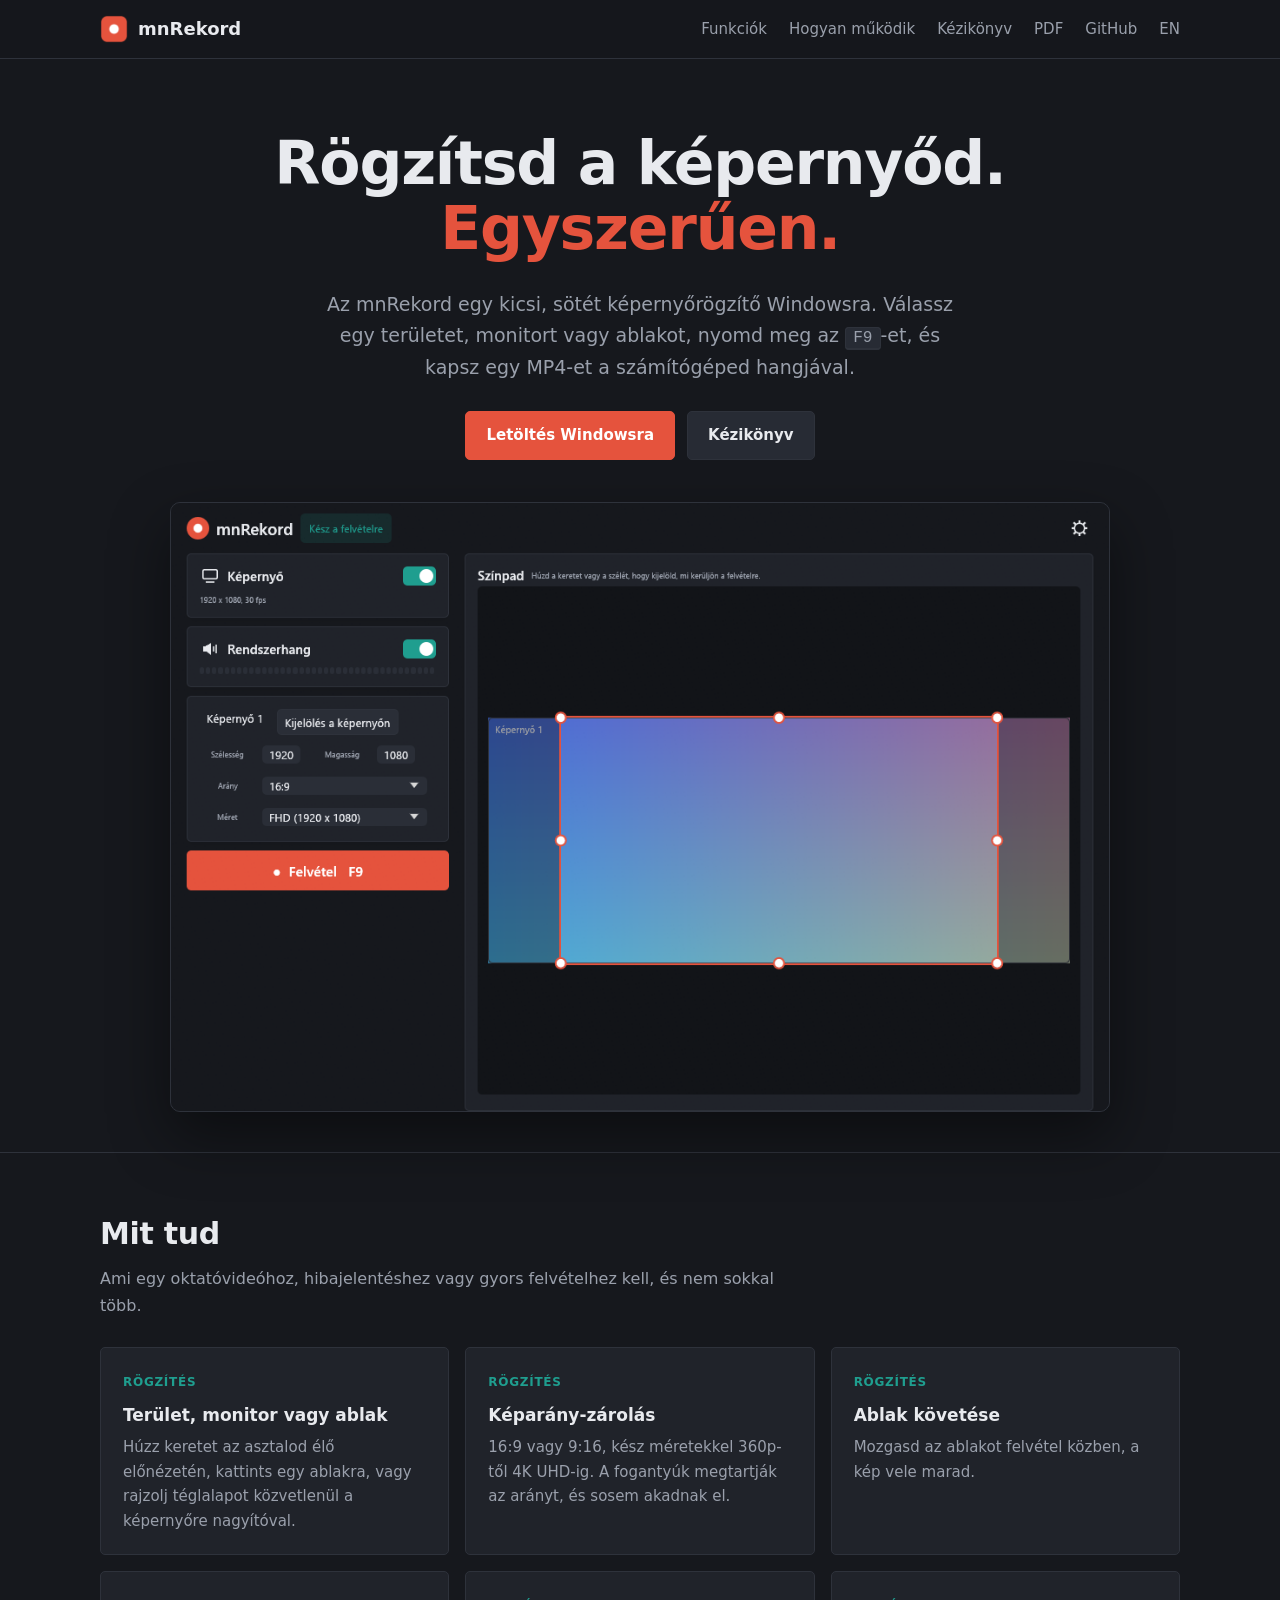
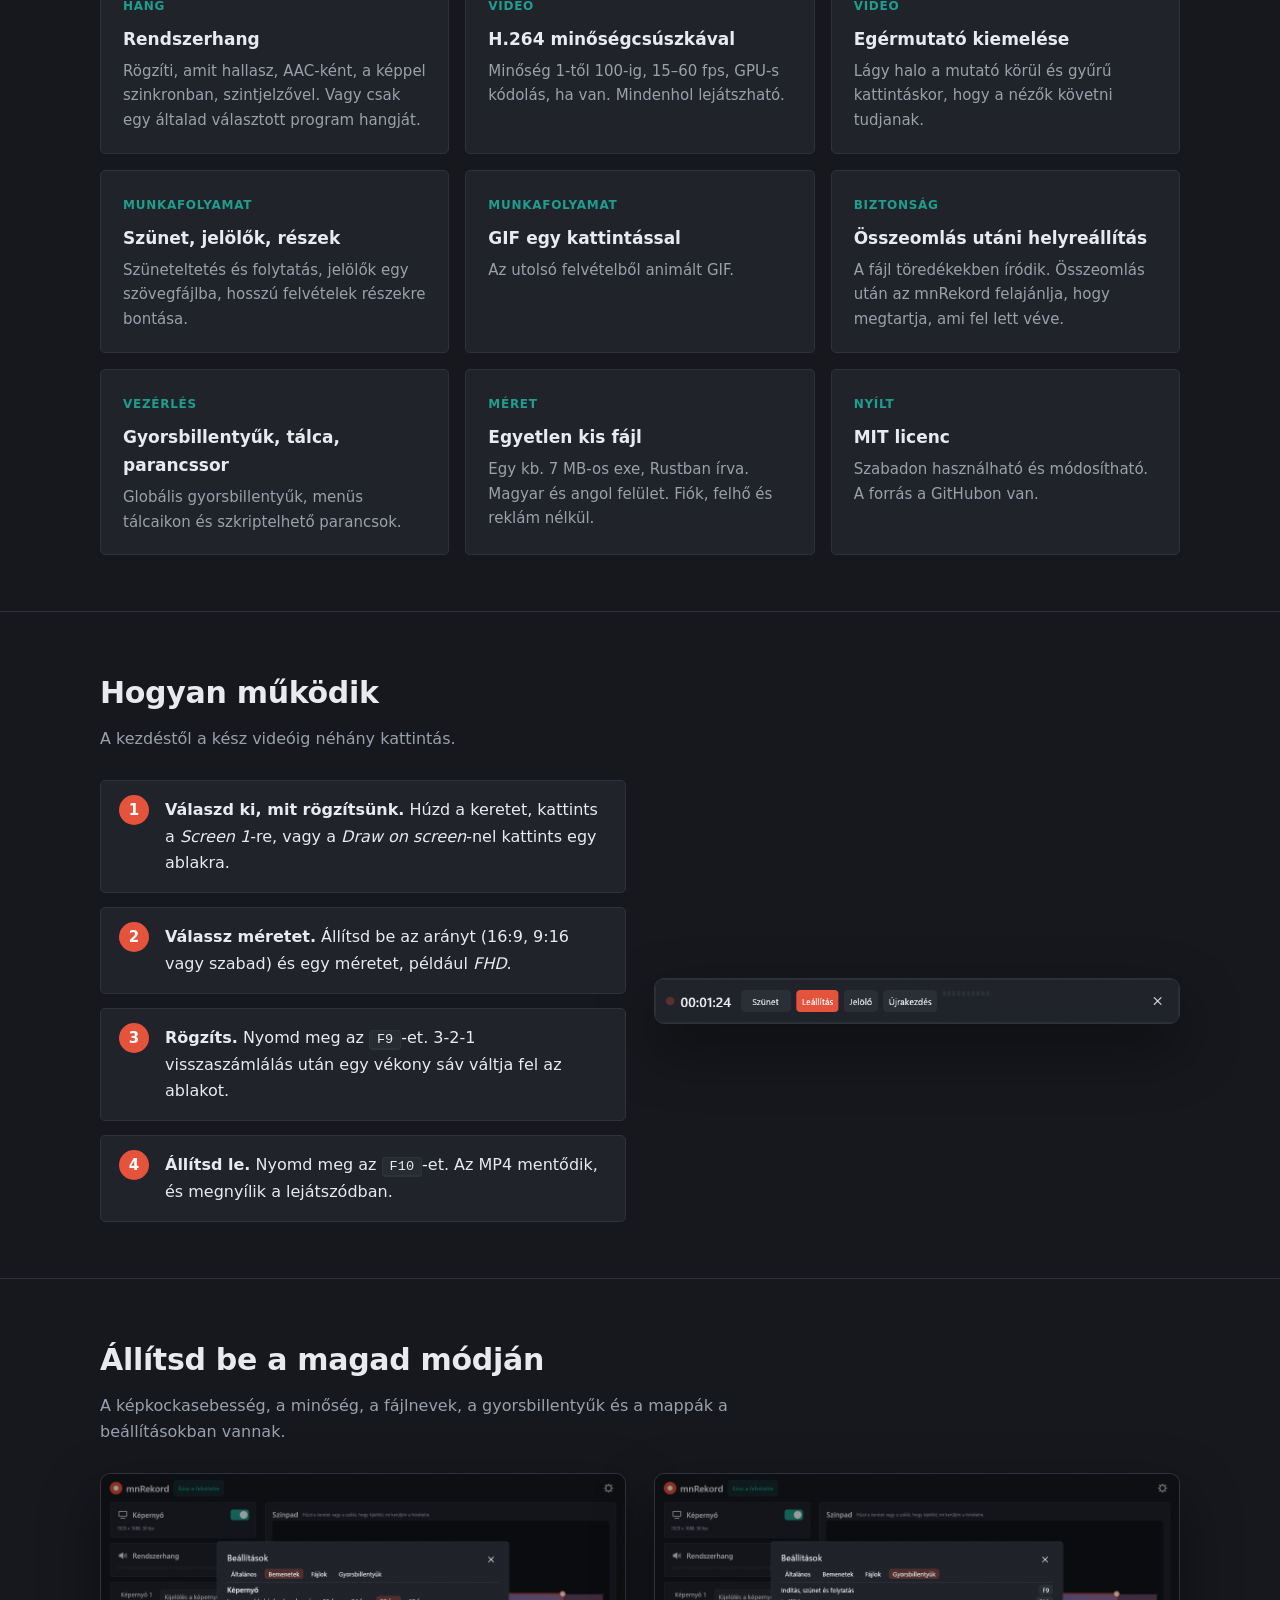
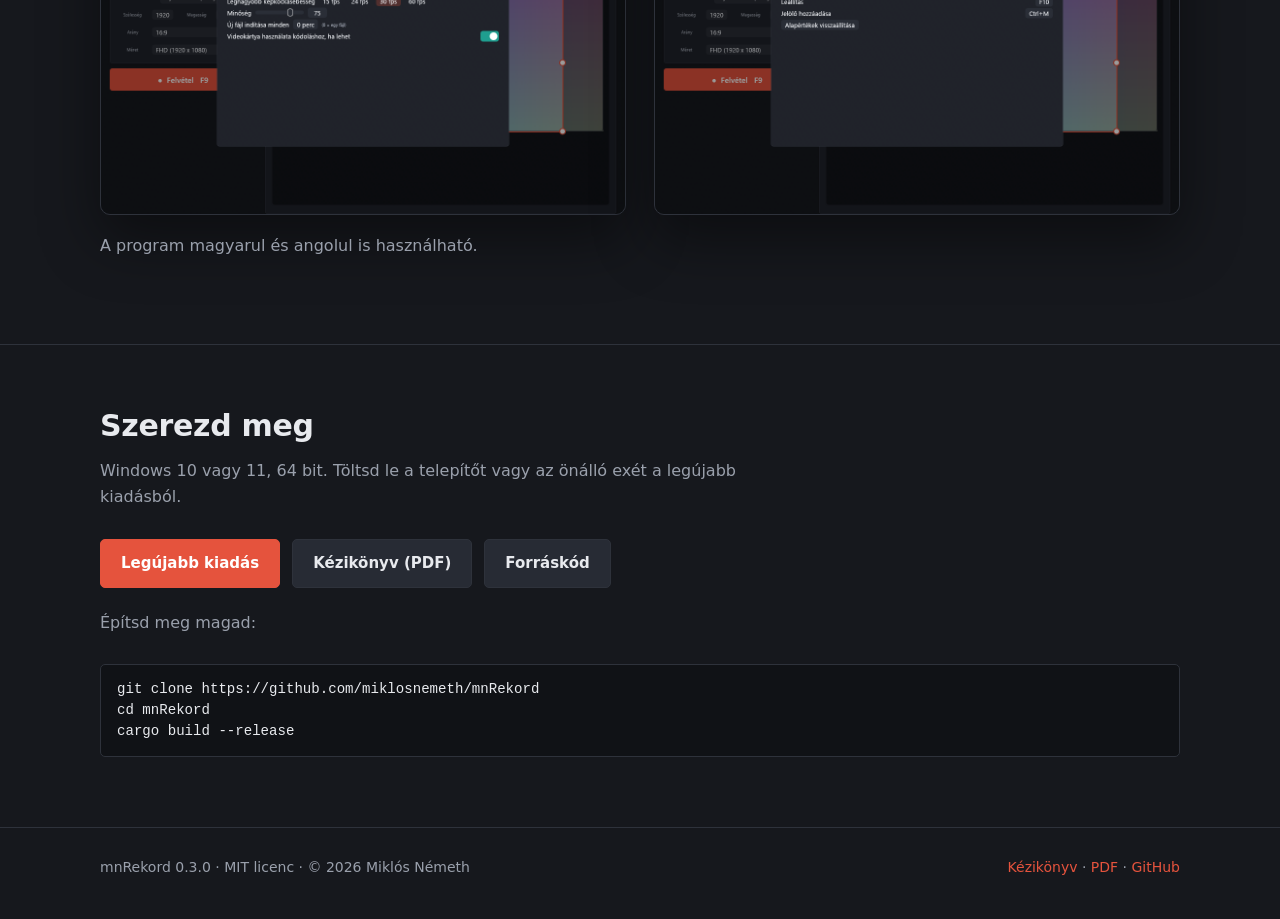
==== commit 26eb0a35: "Version 0.3.0: SmartScreen note and checksums in the docs Co-Authored-By: Claude Sonnet 5.5 <noreply" ====
--- a/docs/hu/index.html
+++ b/docs/hu/index.html
@@ -105,7 +105,7 @@
 
 <footer>
   <div class="wrap">
-    <span>mnRekord 0.2.0 · MIT licenc · © 2026 Miklós Németh</span>
+    <span>mnRekord 0.3.0 · MIT licenc · © 2026 Miklós Németh</span>
     <span><a href="manual.html">Kézikönyv</a> · <a href="../mnRekord-kezikonyv.pdf">PDF</a> · <a href="https://github.com/miklosnemeth/mnRekord">GitHub</a></span>
   </div>
 </footer>
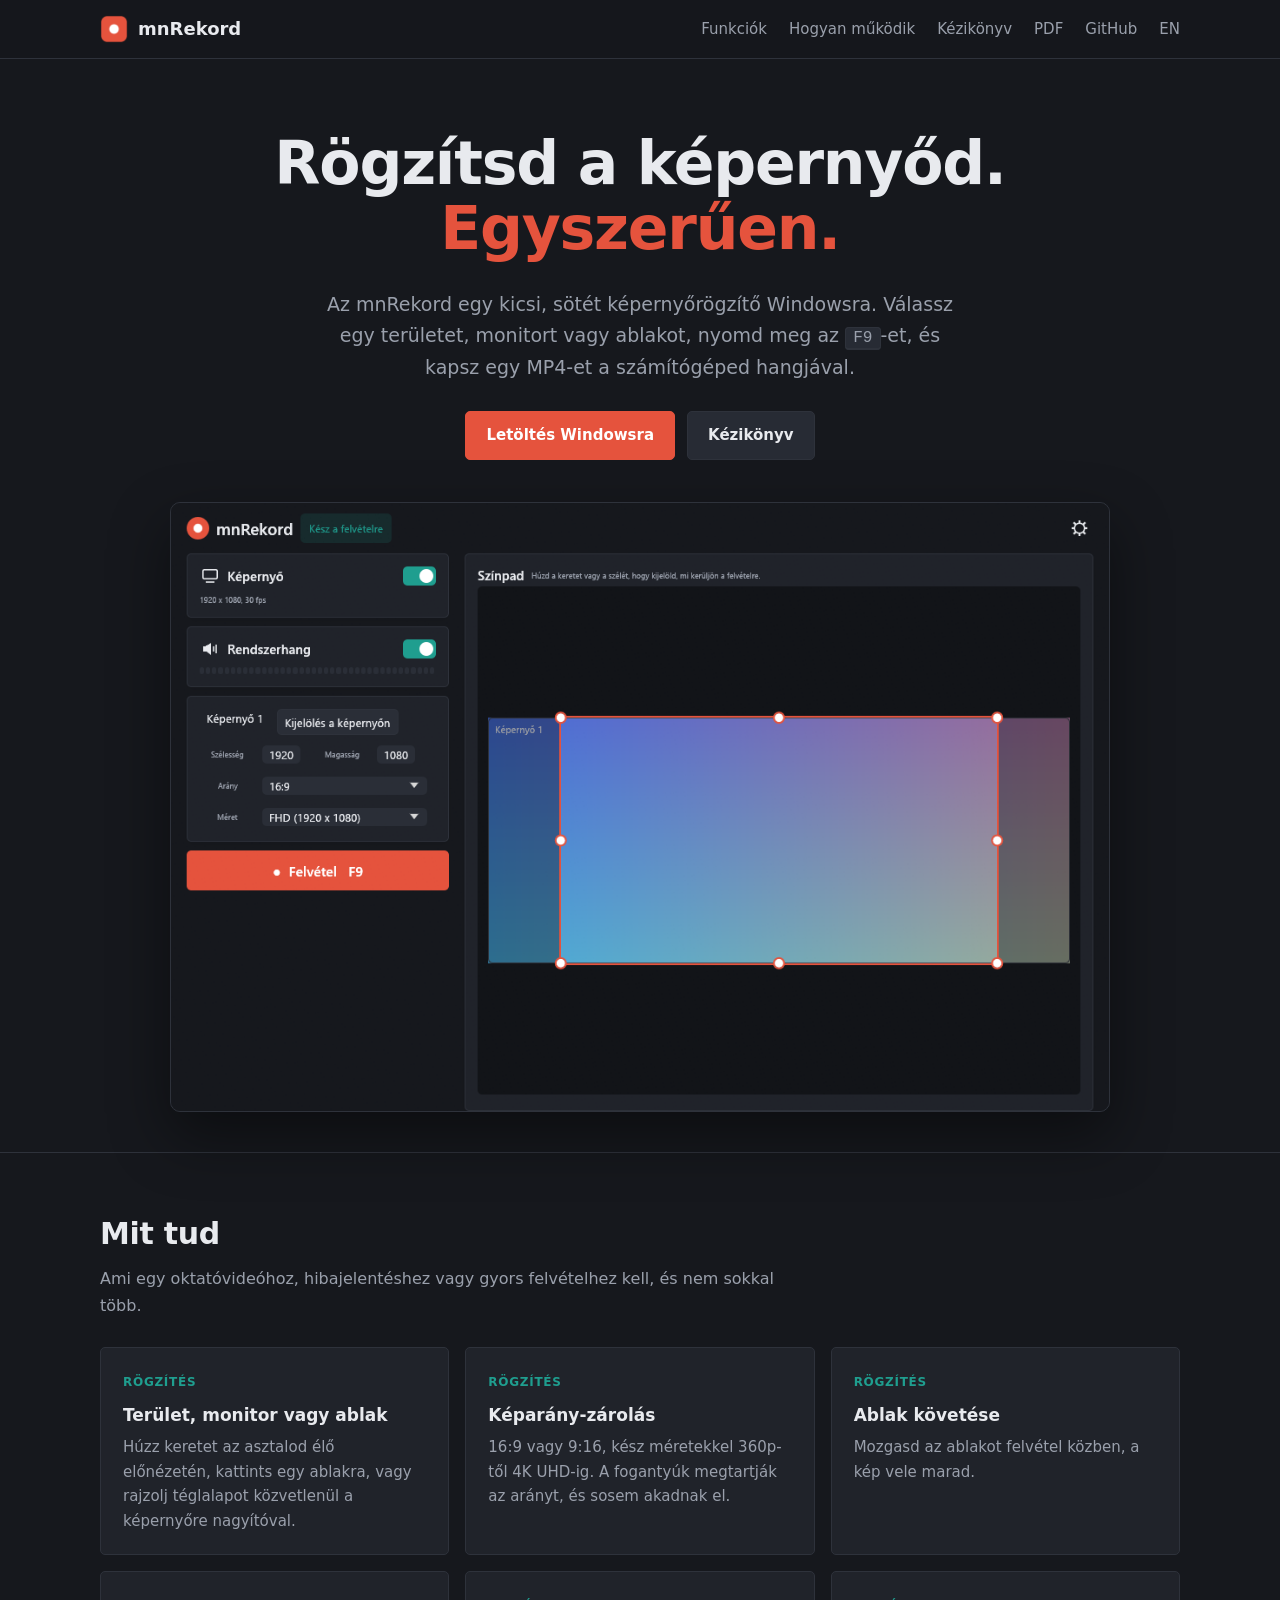
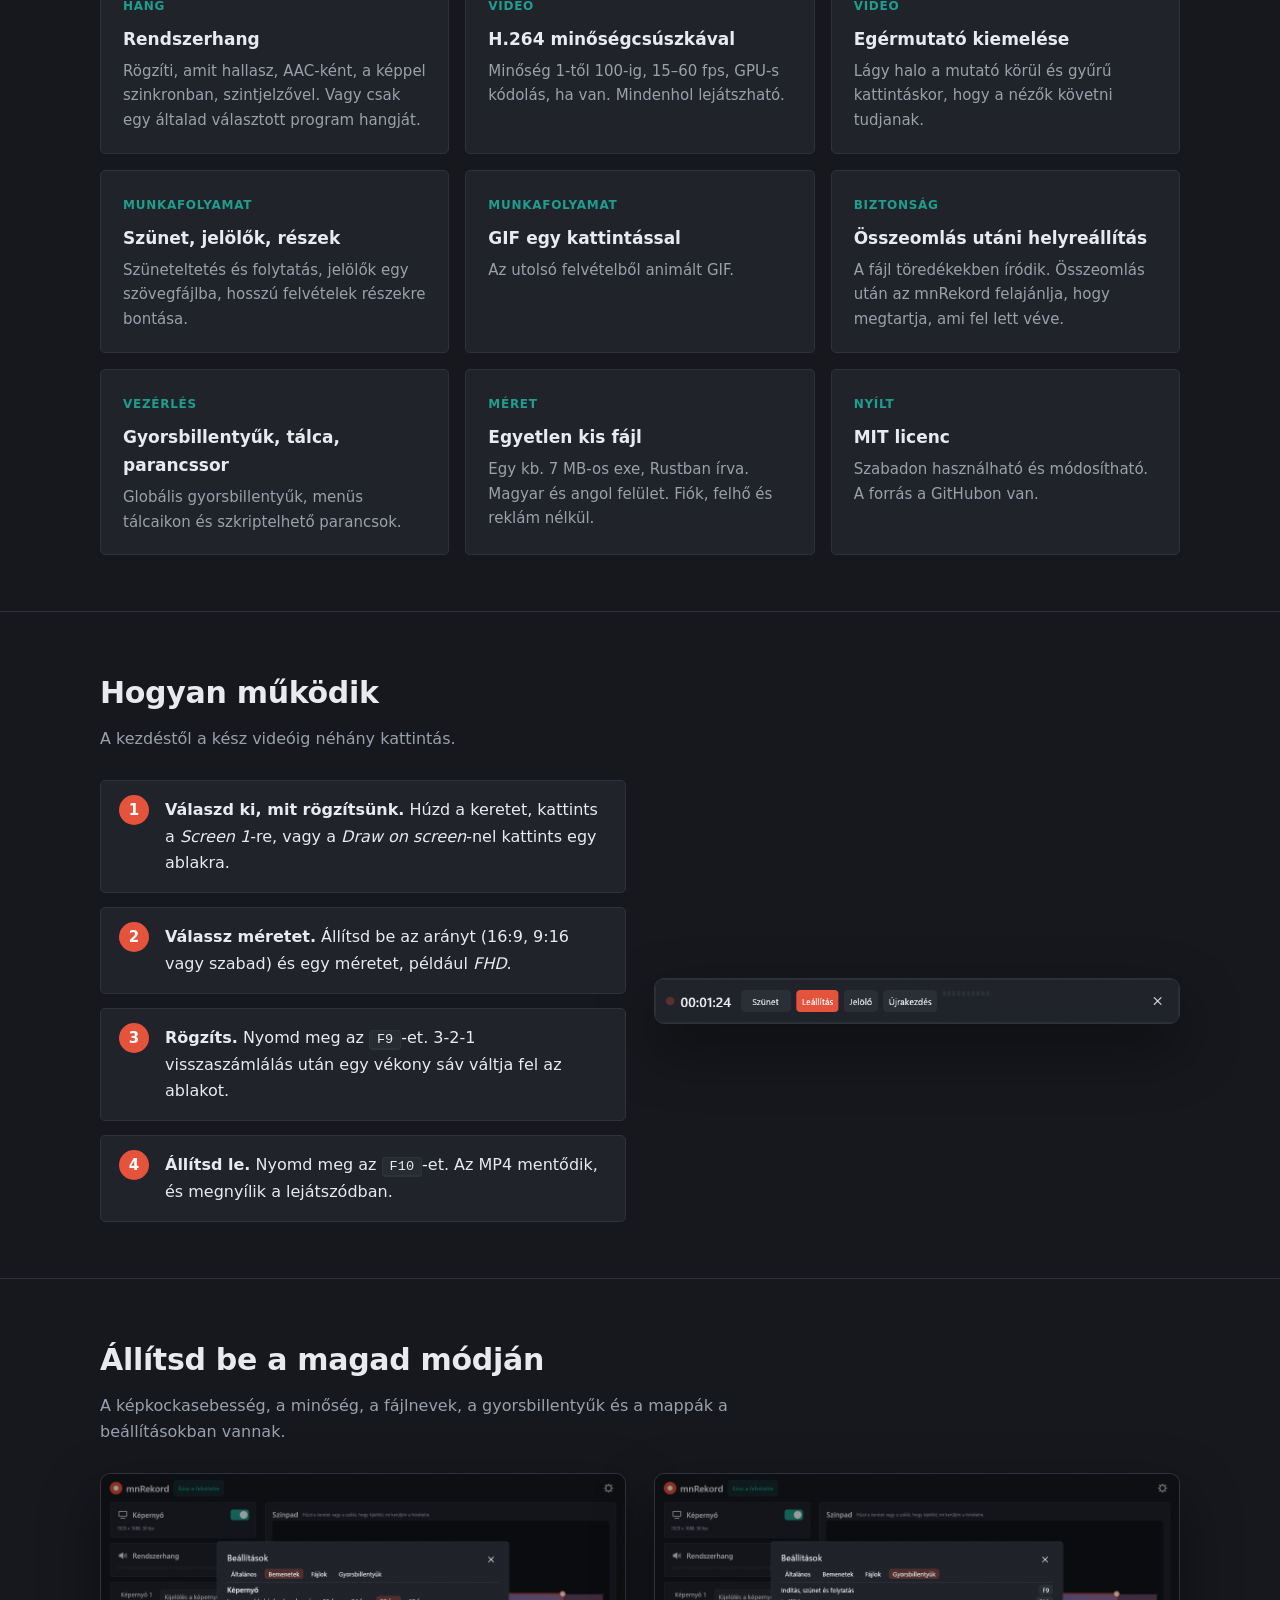
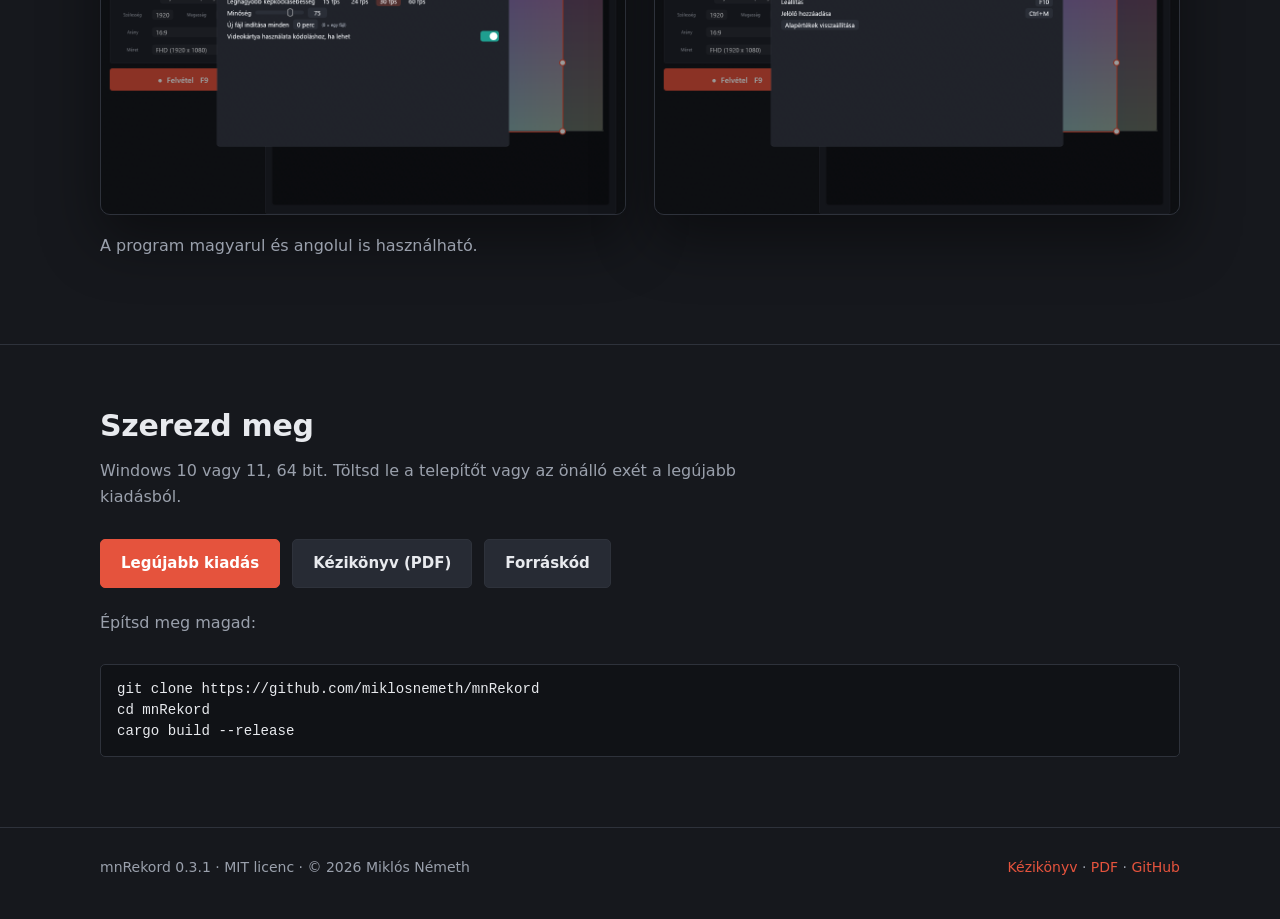
==== commit a269bc4f: "Version 0.3.1: stay open after a recording by default "Exit after stopped" is now off by default, so" ====
--- a/docs/hu/index.html
+++ b/docs/hu/index.html
@@ -105,7 +105,7 @@
 
 <footer>
   <div class="wrap">
-    <span>mnRekord 0.3.0 · MIT licenc · © 2026 Miklós Németh</span>
+    <span>mnRekord 0.3.1 · MIT licenc · © 2026 Miklós Németh</span>
     <span><a href="manual.html">Kézikönyv</a> · <a href="../mnRekord-kezikonyv.pdf">PDF</a> · <a href="https://github.com/miklosnemeth/mnRekord">GitHub</a></span>
   </div>
 </footer>
